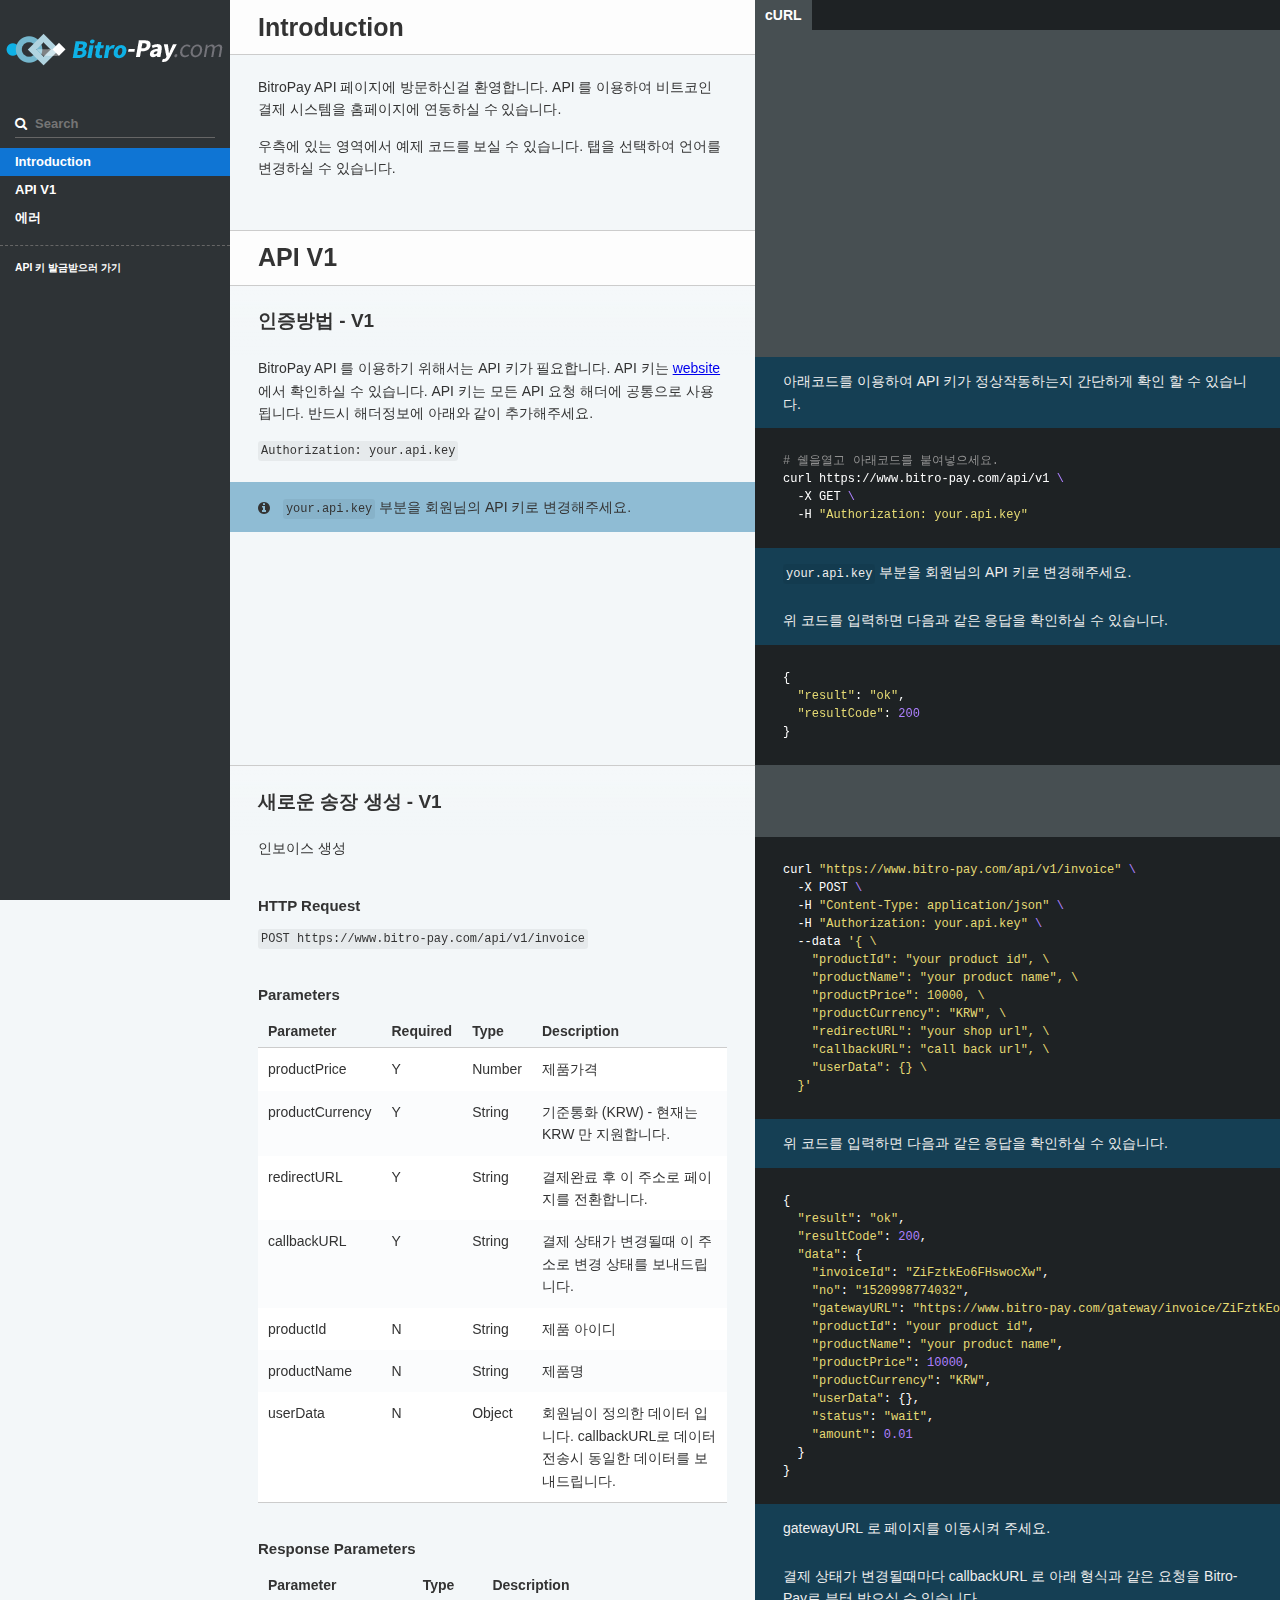
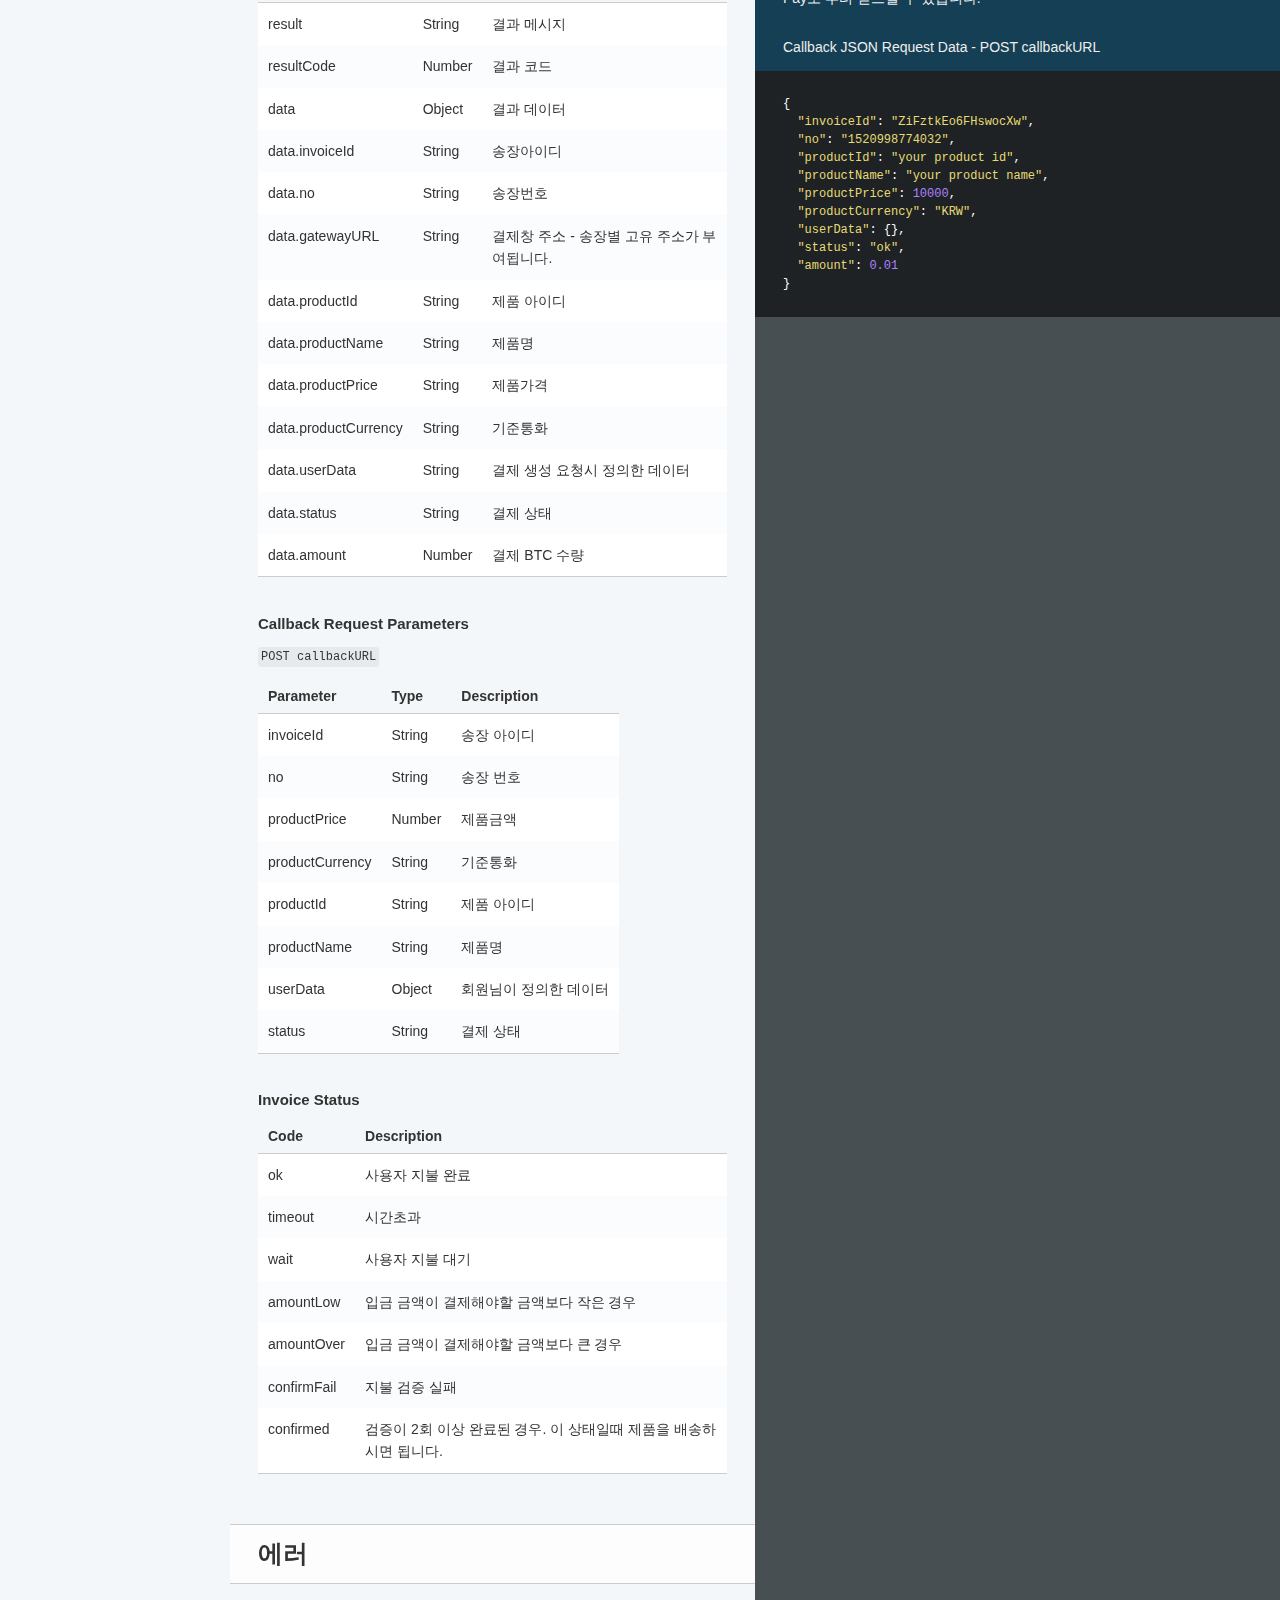
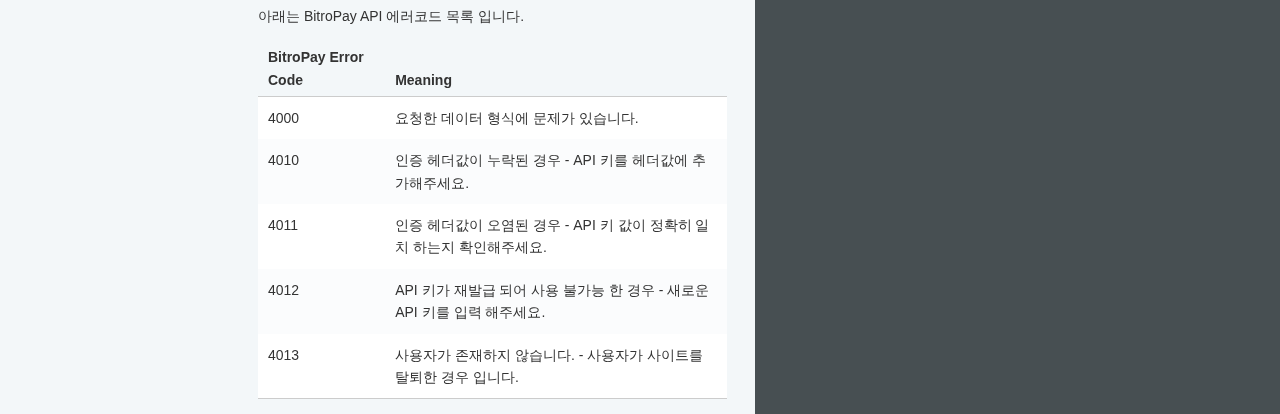
==== ko/index.html @ 0cb8739e "INIT" ====
<!doctype html>
<html>
  <head>
    <meta charset="utf-8">
    <meta content="IE=edge,chrome=1" http-equiv="X-UA-Compatible">
    <meta name="viewport" content="width=device-width, initial-scale=1, maximum-scale=1">
    <title>BitroPay API 문서</title>

    <style>
      .highlight table td { padding: 5px; }
.highlight table pre { margin: 0; }
.highlight .gh {
  color: #999999;
}
.highlight .sr {
  color: #f6aa11;
}
.highlight .go {
  color: #888888;
}
.highlight .gp {
  color: #555555;
}
.highlight .gs {
}
.highlight .gu {
  color: #aaaaaa;
}
.highlight .nb {
  color: #f6aa11;
}
.highlight .cm {
  color: #75715e;
}
.highlight .cp {
  color: #75715e;
}
.highlight .c1 {
  color: #75715e;
}
.highlight .cs {
  color: #75715e;
}
.highlight .c, .highlight .cd {
  color: #75715e;
}
.highlight .err {
  color: #960050;
}
.highlight .gr {
  color: #960050;
}
.highlight .gt {
  color: #960050;
}
.highlight .gd {
  color: #49483e;
}
.highlight .gi {
  color: #49483e;
}
.highlight .ge {
  color: #49483e;
}
.highlight .kc {
  color: #66d9ef;
}
.highlight .kd {
  color: #66d9ef;
}
.highlight .kr {
  color: #66d9ef;
}
.highlight .no {
  color: #66d9ef;
}
.highlight .kt {
  color: #66d9ef;
}
.highlight .mf {
  color: #ae81ff;
}
.highlight .mh {
  color: #ae81ff;
}
.highlight .il {
  color: #ae81ff;
}
.highlight .mi {
  color: #ae81ff;
}
.highlight .mo {
  color: #ae81ff;
}
.highlight .m, .highlight .mb, .highlight .mx {
  color: #ae81ff;
}
.highlight .sc {
  color: #ae81ff;
}
.highlight .se {
  color: #ae81ff;
}
.highlight .ss {
  color: #ae81ff;
}
.highlight .sd {
  color: #e6db74;
}
.highlight .s2 {
  color: #e6db74;
}
.highlight .sb {
  color: #e6db74;
}
.highlight .sh {
  color: #e6db74;
}
.highlight .si {
  color: #e6db74;
}
.highlight .sx {
  color: #e6db74;
}
.highlight .s1 {
  color: #e6db74;
}
.highlight .s {
  color: #e6db74;
}
.highlight .na {
  color: #a6e22e;
}
.highlight .nc {
  color: #a6e22e;
}
.highlight .nd {
  color: #a6e22e;
}
.highlight .ne {
  color: #a6e22e;
}
.highlight .nf {
  color: #a6e22e;
}
.highlight .vc {
  color: #ffffff;
}
.highlight .nn {
  color: #ffffff;
}
.highlight .nl {
  color: #ffffff;
}
.highlight .ni {
  color: #ffffff;
}
.highlight .bp {
  color: #ffffff;
}
.highlight .vg {
  color: #ffffff;
}
.highlight .vi {
  color: #ffffff;
}
.highlight .nv {
  color: #ffffff;
}
.highlight .w {
  color: #ffffff;
}
.highlight {
  color: #ffffff;
}
.highlight .n, .highlight .py, .highlight .nx {
  color: #ffffff;
}
.highlight .ow {
  color: #f92672;
}
.highlight .nt {
  color: #f92672;
}
.highlight .k, .highlight .kv {
  color: #f92672;
}
.highlight .kn {
  color: #f92672;
}
.highlight .kp {
  color: #f92672;
}
.highlight .o {
  color: #f92672;
}
    </style>
    <link href="stylesheets/screen.css" rel="stylesheet" media="screen" />
    <link href="stylesheets/print.css" rel="stylesheet" media="print" />
      <script src="javascripts/all.js"></script>
  </head>

  <body class="index" data-languages="[&quot;shell&quot;]">
    <a href="#" id="nav-button">
      <span>
        NAV
        <img src="images/navbar.png" alt="Navbar" />
      </span>
    </a>
    <div class="toc-wrapper">
      <img src="images/logo.png" class="logo" alt="Logo" />
        <div class="lang-selector">
              <a href="#" data-language-name="shell">cURL</a>
        </div>
        <div class="search">
          <input type="text" class="search" id="input-search" placeholder="Search">
        </div>
        <ul class="search-results"></ul>
      <div id="toc" class="toc-list-h1">
          <li>
            <a href="#introduction" class="toc-h1 toc-link" data-title="introduction">Introduction</a>
          </li>
          <li>
            <a href="#api-v1" class="toc-h1 toc-link" data-title="api-v1">API V1</a>
              <ul class="toc-list-h2">
                  <li>
                    <a href="#v1" class="toc-h2 toc-link" data-title="v1">인증방법 - V1</a>
                  </li>
                  <li>
                    <a href="#v1-2" class="toc-h2 toc-link" data-title="v1">새로운 송장 생성 - V1</a>
                  </li>
              </ul>
          </li>
          <li>
            <a href="#82dac39707" class="toc-h1 toc-link" data-title="">에러</a>
          </li>
      </div>
        <ul class="toc-footer">
            <li><a href='https://www.bitro-pay.com'>API 키 발금받으러 가기</a></li>
        </ul>
    </div>
    <div class="page-wrapper">
      <div class="dark-box"></div>
      <div class="content">
        <h1 id='introduction'>Introduction</h1>
<p>BitroPay API 페이지에 방문하신걸 환영합니다. API 를 이용하여 비트코인 결제 시스템을 홈페이지에 연동하실 수 있습니다. </p>

<p>우측에 있는 영역에서 예제 코드를 보실 수 있습니다. 탭을 선택하여 언어를 변경하실 수 있습니다.</p>
<h1 id='api-v1'>API V1</h1><h2 id='v1'>인증방법 - V1</h2>
<blockquote>
<p>아래코드를 이용하여 API 키가 정상작동하는지 간단하게 확인 할 수 있습니다.</p>
</blockquote>
<pre class="highlight shell tab-shell"><code><span class="c"># 쉘을열고 아래코드를 붙여넣으세요.</span>
curl https://www.bitro-pay.com/api/v1 <span class="se">\</span>
  -X GET <span class="se">\</span>
  -H <span class="s2">"Authorization: your.api.key"</span>
</code></pre>
<blockquote>
<p><code>your.api.key</code> 부분을 회원님의 API 키로 변경해주세요.</p>

<p>위 코드를 입력하면 다음과 같은 응답을 확인하실 수 있습니다.</p>
</blockquote>
<pre class="highlight json tab-json"><code><span class="p">{</span><span class="w">
  </span><span class="s2">"result"</span><span class="p">:</span><span class="w"> </span><span class="s2">"ok"</span><span class="p">,</span><span class="w">
  </span><span class="s2">"resultCode"</span><span class="p">:</span><span class="w"> </span><span class="mi">200</span><span class="w">
</span><span class="p">}</span><span class="w">
</span></code></pre>
<p>BitroPay API 를 이용하기 위해서는 API 키가 필요합니다.
API 키는 <a href="https://www.bitro-pay.com/merchant/setting">website</a> 에서 확인하실 수 있습니다.
API 키는 모든 API 요청 해더에 공통으로 사용 됩니다. 반드시 해더정보에 아래와 같이 추가해주세요.</p>

<p><code>Authorization: your.api.key</code></p>

<aside class="notice">
<code>your.api.key</code> 부분을 회원님의 API 키로 변경해주세요.
</aside>
<h2 id='v1-2'>새로운 송장 생성 - V1</h2><pre class="highlight shell tab-shell"><code>curl <span class="s2">"https://www.bitro-pay.com/api/v1/invoice"</span> <span class="se">\</span>
  -X POST <span class="se">\</span>
  -H <span class="s2">"Content-Type: application/json"</span> <span class="se">\</span>
  -H <span class="s2">"Authorization: your.api.key"</span> <span class="se">\</span>
  --data <span class="s1">'{ \
    "productId": "your product id", \ 
    "productName": "your product name", \ 
    "productPrice": 10000, \
    "productCurrency": "KRW", \
    "redirectURL": "your shop url", \
    "callbackURL": "call back url", \
    "userData": {} \
  }'</span>
</code></pre>
<blockquote>
<p>위 코드를 입력하면 다음과 같은 응답을 확인하실 수 있습니다.</p>
</blockquote>
<pre class="highlight json tab-json"><code><span class="p">{</span><span class="w">
  </span><span class="s2">"result"</span><span class="p">:</span><span class="w"> </span><span class="s2">"ok"</span><span class="p">,</span><span class="w">
  </span><span class="s2">"resultCode"</span><span class="p">:</span><span class="w"> </span><span class="mi">200</span><span class="p">,</span><span class="w">
  </span><span class="s2">"data"</span><span class="p">:</span><span class="w"> </span><span class="p">{</span><span class="w">
    </span><span class="s2">"invoiceId"</span><span class="p">:</span><span class="w"> </span><span class="s2">"ZiFztkEo6FHswocXw"</span><span class="p">,</span><span class="w">
    </span><span class="s2">"no"</span><span class="p">:</span><span class="w"> </span><span class="s2">"1520998774032"</span><span class="p">,</span><span class="w">
    </span><span class="s2">"gatewayURL"</span><span class="p">:</span><span class="w"> </span><span class="s2">"https://www.bitro-pay.com/gateway/invoice/ZiFztkEo6FHswocXw"</span><span class="p">,</span><span class="w">
    </span><span class="s2">"productId"</span><span class="p">:</span><span class="w"> </span><span class="s2">"your product id"</span><span class="p">,</span><span class="w">
    </span><span class="s2">"productName"</span><span class="p">:</span><span class="w"> </span><span class="s2">"your product name"</span><span class="p">,</span><span class="w">
    </span><span class="s2">"productPrice"</span><span class="p">:</span><span class="w"> </span><span class="mi">10000</span><span class="p">,</span><span class="w">
    </span><span class="s2">"productCurrency"</span><span class="p">:</span><span class="w"> </span><span class="s2">"KRW"</span><span class="p">,</span><span class="w">
    </span><span class="s2">"userData"</span><span class="p">:</span><span class="w"> </span><span class="p">{},</span><span class="w">
    </span><span class="s2">"status"</span><span class="p">:</span><span class="w"> </span><span class="s2">"wait"</span><span class="p">,</span><span class="w">
    </span><span class="s2">"amount"</span><span class="p">:</span><span class="w"> </span><span class="mf">0.01</span><span class="w">
  </span><span class="p">}</span><span class="w">
</span><span class="p">}</span><span class="w">
</span></code></pre>
<blockquote>
<p>gatewayURL 로 페이지를 이동시켜 주세요.</p>

<p>결제 상태가 변경될때마다 callbackURL 로 아래 형식과 같은 요청을 Bitro-Pay로 부터 받으실 수 있습니다.</p>

<p>Callback JSON Request Data - POST callbackURL</p>
</blockquote>
<pre class="highlight json tab-json"><code><span class="p">{</span><span class="w">
  </span><span class="s2">"invoiceId"</span><span class="p">:</span><span class="w"> </span><span class="s2">"ZiFztkEo6FHswocXw"</span><span class="p">,</span><span class="w">
  </span><span class="s2">"no"</span><span class="p">:</span><span class="w"> </span><span class="s2">"1520998774032"</span><span class="p">,</span><span class="w">
  </span><span class="s2">"productId"</span><span class="p">:</span><span class="w"> </span><span class="s2">"your product id"</span><span class="p">,</span><span class="w">
  </span><span class="s2">"productName"</span><span class="p">:</span><span class="w"> </span><span class="s2">"your product name"</span><span class="p">,</span><span class="w">
  </span><span class="s2">"productPrice"</span><span class="p">:</span><span class="w"> </span><span class="mi">10000</span><span class="p">,</span><span class="w">
  </span><span class="s2">"productCurrency"</span><span class="p">:</span><span class="w"> </span><span class="s2">"KRW"</span><span class="p">,</span><span class="w">
  </span><span class="s2">"userData"</span><span class="p">:</span><span class="w"> </span><span class="p">{},</span><span class="w">
  </span><span class="s2">"status"</span><span class="p">:</span><span class="w"> </span><span class="s2">"ok"</span><span class="p">,</span><span class="w">
  </span><span class="s2">"amount"</span><span class="p">:</span><span class="w"> </span><span class="mf">0.01</span><span class="w">
</span><span class="p">}</span><span class="w">
</span></code></pre>
<p>인보이스 생성</p>
<h3 id='http-request'>HTTP Request</h3>
<p><code>POST https://www.bitro-pay.com/api/v1/invoice</code></p>
<h3 id='parameters'>Parameters</h3>
<table><thead>
<tr>
<th>Parameter</th>
<th>Required</th>
<th>Type</th>
<th>Description</th>
</tr>
</thead><tbody>
<tr>
<td>productPrice</td>
<td>Y</td>
<td>Number</td>
<td>제품가격</td>
</tr>
<tr>
<td>productCurrency</td>
<td>Y</td>
<td>String</td>
<td>기준통화 (KRW) - 현재는 KRW 만 지원합니다.</td>
</tr>
<tr>
<td>redirectURL</td>
<td>Y</td>
<td>String</td>
<td>결제완료 후 이 주소로 페이지를 전환합니다.</td>
</tr>
<tr>
<td>callbackURL</td>
<td>Y</td>
<td>String</td>
<td>결제 상태가 변경될때 이 주소로 변경 상태를 보내드립니다.</td>
</tr>
<tr>
<td>productId</td>
<td>N</td>
<td>String</td>
<td>제품 아이디</td>
</tr>
<tr>
<td>productName</td>
<td>N</td>
<td>String</td>
<td>제품명</td>
</tr>
<tr>
<td>userData</td>
<td>N</td>
<td>Object</td>
<td>회원님이 정의한 데이터 입니다. callbackURL로 데이터 전송시 동일한 데이터를 보내드립니다.</td>
</tr>
</tbody></table>
<h3 id='response-parameters'>Response Parameters</h3>
<table><thead>
<tr>
<th>Parameter</th>
<th>Type</th>
<th>Description</th>
</tr>
</thead><tbody>
<tr>
<td>result</td>
<td>String</td>
<td>결과 메시지</td>
</tr>
<tr>
<td>resultCode</td>
<td>Number</td>
<td>결과 코드</td>
</tr>
<tr>
<td>data</td>
<td>Object</td>
<td>결과 데이터</td>
</tr>
<tr>
<td>data.invoiceId</td>
<td>String</td>
<td>송장아이디</td>
</tr>
<tr>
<td>data.no</td>
<td>String</td>
<td>송장번호</td>
</tr>
<tr>
<td>data.gatewayURL</td>
<td>String</td>
<td>결제창 주소 - 송장별 고유 주소가 부여됩니다.</td>
</tr>
<tr>
<td>data.productId</td>
<td>String</td>
<td>제품 아이디</td>
</tr>
<tr>
<td>data.productName</td>
<td>String</td>
<td>제품명</td>
</tr>
<tr>
<td>data.productPrice</td>
<td>String</td>
<td>제품가격</td>
</tr>
<tr>
<td>data.productCurrency</td>
<td>String</td>
<td>기준통화</td>
</tr>
<tr>
<td>data.userData</td>
<td>String</td>
<td>결제 생성 요청시 정의한 데이터</td>
</tr>
<tr>
<td>data.status</td>
<td>String</td>
<td>결제 상태</td>
</tr>
<tr>
<td>data.amount</td>
<td>Number</td>
<td>결제 BTC 수량</td>
</tr>
</tbody></table>
<h3 id='callback-request-parameters'>Callback Request Parameters</h3>
<p><code>POST callbackURL</code></p>

<table><thead>
<tr>
<th>Parameter</th>
<th>Type</th>
<th>Description</th>
</tr>
</thead><tbody>
<tr>
<td>invoiceId</td>
<td>String</td>
<td>송장 아이디</td>
</tr>
<tr>
<td>no</td>
<td>String</td>
<td>송장 번호</td>
</tr>
<tr>
<td>productPrice</td>
<td>Number</td>
<td>제품금액</td>
</tr>
<tr>
<td>productCurrency</td>
<td>String</td>
<td>기준통화</td>
</tr>
<tr>
<td>productId</td>
<td>String</td>
<td>제품 아이디</td>
</tr>
<tr>
<td>productName</td>
<td>String</td>
<td>제품명</td>
</tr>
<tr>
<td>userData</td>
<td>Object</td>
<td>회원님이 정의한 데이터</td>
</tr>
<tr>
<td>status</td>
<td>String</td>
<td>결제 상태</td>
</tr>
</tbody></table>
<h3 id='invoice-status'>Invoice Status</h3>
<table><thead>
<tr>
<th>Code</th>
<th>Description</th>
</tr>
</thead><tbody>
<tr>
<td>ok</td>
<td>사용자 지불 완료</td>
</tr>
<tr>
<td>timeout</td>
<td>시간초과</td>
</tr>
<tr>
<td>wait</td>
<td>사용자 지불 대기</td>
</tr>
<tr>
<td>amountLow</td>
<td>입금 금액이 결제해야할 금액보다 작은 경우</td>
</tr>
<tr>
<td>amountOver</td>
<td>입금 금액이 결제해야할 금액보다 큰 경우</td>
</tr>
<tr>
<td>confirmFail</td>
<td>지불 검증 실패</td>
</tr>
<tr>
<td>confirmed</td>
<td>검증이 2회 이상 완료된 경우. 이 상태일때 제품을 배송하시면 됩니다.</td>
</tr>
</tbody></table>
<h1 id='82dac39707'>에러</h1>
<p>아래는 BitroPay API 에러코드 목록 입니다.</p>

<table><thead>
<tr>
<th>BitroPay Error Code</th>
<th>Meaning</th>
</tr>
</thead><tbody>
<tr>
<td>4000</td>
<td>요청한 데이터 형식에 문제가 있습니다.</td>
</tr>
<tr>
<td>4010</td>
<td>인증 헤더값이 누락된 경우 - API 키를 헤더값에 추가해주세요.</td>
</tr>
<tr>
<td>4011</td>
<td>인증 헤더값이 오염된 경우 - API 키 값이 정확히 일치 하는지 확인해주세요.</td>
</tr>
<tr>
<td>4012</td>
<td>API 키가 재발급 되어 사용 불가능 한 경우 - 새로운 API 키를 입력 해주세요.</td>
</tr>
<tr>
<td>4013</td>
<td>사용자가 존재하지 않습니다. - 사용자가 사이트를 탈퇴한 경우 입니다.</td>
</tr>
</tbody></table>

      </div>
      <div class="dark-box">
          <div class="lang-selector">
                <a href="#" data-language-name="shell">cURL</a>
          </div>
      </div>
    </div>
  </body>
</html>
---- ko/stylesheets/screen.css ----
/*! normalize.css v3.0.2 | MIT License | git.io/normalize */html{font-family:sans-serif;-ms-text-size-adjust:100%;-webkit-text-size-adjust:100%}body{margin:0}article,aside,details,figcaption,figure,footer,header,hgroup,main,menu,nav,section,summary{display:block}audio,canvas,progress,video{display:inline-block;vertical-align:baseline}audio:not([controls]){display:none;height:0}[hidden],template{display:none}a{background-color:transparent}a:active,a:hover{outline:0}abbr[title]{border-bottom:1px dotted}b,strong{font-weight:bold}dfn{font-style:italic}h1{font-size:2em;margin:0.67em 0}mark{background:#ff0;color:#000}small{font-size:80%}sub,sup{font-size:75%;line-height:0;position:relative;vertical-align:baseline}sup{top:-0.5em}sub{bottom:-0.25em}img{border:0}svg:not(:root){overflow:hidden}figure{margin:1em 40px}hr{box-sizing:content-box;height:0}pre{overflow:auto}code,kbd,pre,samp{font-family:monospace, monospace;font-size:1em}button,input,optgroup,select,textarea{color:inherit;font:inherit;margin:0}button{overflow:visible}button,select{text-transform:none}button,html input[type="button"],input[type="reset"],input[type="submit"]{-webkit-appearance:button;cursor:pointer}button[disabled],html input[disabled]{cursor:default}button::-moz-focus-inner,input::-moz-focus-inner{border:0;padding:0}input{line-height:normal}input[type="checkbox"],input[type="radio"]{box-sizing:border-box;padding:0}input[type="number"]::-webkit-inner-spin-button,input[type="number"]::-webkit-outer-spin-button{height:auto}input[type="search"]{-webkit-appearance:textfield;box-sizing:content-box}input[type="search"]::-webkit-search-cancel-button,input[type="search"]::-webkit-search-decoration{-webkit-appearance:none}fieldset{border:1px solid #c0c0c0;margin:0 2px;padding:0.35em 0.625em 0.75em}legend{border:0;padding:0}textarea{overflow:auto}optgroup{font-weight:bold}table{border-collapse:collapse;border-spacing:0}td,th{padding:0}.content h1,.content h2,.content h3,.content h4,.content h5,.content h6,html,body{font-family:-apple-system, BlinkMacSystemFont, "Segoe UI", Roboto, Helvetica, Arial, sans-serif, "Apple Color Emoji", "Segoe UI Emoji", "Segoe UI Symbol";font-size:14px}.content h1,.content h2,.content h3,.content h4,.content h5,.content h6{font-weight:bold}.content code,.content pre{font-family:Consolas, Menlo, Monaco, "Lucida Console", "Liberation Mono", "DejaVu Sans Mono", "Bitstream Vera Sans Mono", "Courier New", monospace, serif;font-size:12px;line-height:1.5}.content code{word-break:break-all;-webkit-hyphens:auto;-ms-hyphens:auto;hyphens:auto}@font-face{font-family:'slate';src:url(../fonts/slate.eot?-syv14m);src:url(../fonts/slate.eot?#iefix-syv14m) format("embedded-opentype"),url(../fonts/slate.woff2?-syv14m) format("woff2"),url(../fonts/slate.woff?-syv14m) format("woff"),url(../fonts/slate.ttf?-syv14m) format("truetype"),url(../fonts/slate.svg?-syv14m#slate) format("svg");font-weight:normal;font-style:normal}.content aside.warning:before,.content aside.notice:before,.content aside.success:before,.toc-wrapper>.search:before{font-family:'slate';speak:none;font-style:normal;font-weight:normal;font-variant:normal;text-transform:none;line-height:1}.content aside.warning:before{content:"\e600"}.content aside.notice:before{content:"\e602"}.content aside.success:before{content:"\e606"}.toc-wrapper>.search:before{content:"\e607"}html,body{color:#333;padding:0;margin:0;-webkit-font-smoothing:antialiased;-moz-osx-font-smoothing:grayscale;background-color:#F3F7F9;height:100%;-webkit-text-size-adjust:none}#toc>ul>li>a>span{float:right;background-color:#2484FF;border-radius:40px;width:20px}.toc-wrapper{transition:left 0.3s ease-in-out;overflow-y:auto;overflow-x:hidden;position:fixed;z-index:30;top:0;left:0;bottom:0;width:230px;background-color:#2E3336;font-size:13px;font-weight:bold}.toc-wrapper .lang-selector{display:none}.toc-wrapper .lang-selector a{padding-top:0.5em;padding-bottom:0.5em}.toc-wrapper .logo{display:block;max-width:100%;margin-bottom:0px}.toc-wrapper>.search{position:relative}.toc-wrapper>.search input{background:#2E3336;border-width:0 0 1px 0;border-color:#666;padding:6px 0 6px 20px;box-sizing:border-box;margin:10px 15px;width:200px;outline:none;color:#fff;border-radius:0}.toc-wrapper>.search:before{position:absolute;top:17px;left:15px;color:#fff}.toc-wrapper .search-results{margin-top:0;box-sizing:border-box;height:0;overflow-y:auto;overflow-x:hidden;transition-property:height, margin;transition-duration:180ms;transition-timing-function:ease-in-out;background:#1E2224}.toc-wrapper .search-results.visible{height:30%;margin-bottom:1em}.toc-wrapper .search-results li{margin:1em 15px;line-height:1}.toc-wrapper .search-results a{color:#fff;text-decoration:none}.toc-wrapper .search-results a:hover{text-decoration:underline}.toc-wrapper ul,.toc-wrapper li{list-style:none;margin:0;padding:0;line-height:28px}.toc-wrapper li{color:#fff;transition-property:background;transition-timing-function:linear;transition-duration:200ms}.toc-wrapper .toc-link.active{background-color:#0F75D4;color:#fff}.toc-wrapper .toc-link.active-parent{background-color:#1E2224;color:#fff}.toc-wrapper .toc-list-h2{display:none;background-color:#1E2224;font-weight:500}.toc-wrapper .toc-h2{padding-left:25px;font-size:12px}.toc-wrapper .toc-footer{padding:1em 0;margin-top:1em;border-top:1px dashed #666}.toc-wrapper .toc-footer li,.toc-wrapper .toc-footer a{color:#fff;text-decoration:none}.toc-wrapper .toc-footer a:hover{text-decoration:underline}.toc-wrapper .toc-footer li{font-size:0.8em;line-height:1.7;text-decoration:none}.toc-link,.toc-footer li{padding:0 15px 0 15px;display:block;overflow-x:hidden;white-space:nowrap;text-overflow:ellipsis;text-decoration:none;color:#fff;transition-property:background;transition-timing-function:linear;transition-duration:130ms}#nav-button{padding:0 1.5em 5em 0;display:none;position:fixed;top:0;left:0;z-index:100;color:#000;text-decoration:none;font-weight:bold;opacity:0.7;line-height:16px;transition:left 0.3s ease-in-out}#nav-button span{display:block;padding:6px 6px 6px;background-color:rgba(243,247,249,0.7);transform-origin:0 0;transform:rotate(-90deg) translate(-100%, 0);border-radius:0 0 0 5px}#nav-button img{height:16px;vertical-align:bottom}#nav-button:hover{opacity:1}#nav-button.open{left:230px}.page-wrapper{margin-left:230px;position:relative;z-index:10;background-color:#F3F7F9;min-height:100%;padding-bottom:1px}.page-wrapper .dark-box{width:50%;background-color:#474f52;position:absolute;right:0;top:0;bottom:0}.page-wrapper .lang-selector{position:fixed;z-index:50;border-bottom:5px solid #474f52}.lang-selector{background-color:#1E2224;width:100%;font-weight:bold}.lang-selector a{display:block;float:left;color:#fff;text-decoration:none;padding:0 10px;line-height:30px;outline:0}.lang-selector a:active,.lang-selector a:focus{background-color:#111;color:#fff}.lang-selector a.active{background-color:#474f52;color:#fff}.lang-selector:after{content:'';clear:both;display:block}.content{-webkit-transform:translateZ(0);position:relative;z-index:30}.content:after{content:'';display:block;clear:both}.content>h1,.content>h2,.content>h3,.content>h4,.content>h5,.content>h6,.content>p,.content>table,.content>ul,.content>ol,.content>aside,.content>dl{margin-right:50%;padding:0 28px;box-sizing:border-box;display:block}.content>ul,.content>ol{padding-left:43px}.content>h1,.content>h2,.content>div{clear:both}.content h1{font-size:25px;padding-top:0.5em;padding-bottom:0.5em;margin-bottom:21px;margin-top:2em;border-top:1px solid #ccc;border-bottom:1px solid #ccc;background-color:#fdfdfd}.content h1:first-child,.content div:first-child+h1{border-top-width:0;margin-top:0}.content h2{font-size:19px;margin-top:4em;margin-bottom:0;border-top:1px solid #ccc;padding-top:1.2em;padding-bottom:1.2em;background-image:linear-gradient(to bottom, rgba(255,255,255,0.2), rgba(255,255,255,0))}.content h1+h2,.content h1+div+h2{margin-top:-21px;border-top:none}.content h3,.content h4,.content h5,.content h6{font-size:15px;margin-top:2.5em;margin-bottom:0.8em}.content h4,.content h5,.content h6{font-size:10px}.content hr{margin:2em 0;border-top:2px solid #474f52;border-bottom:2px solid #F3F7F9}.content table{margin-bottom:1em;overflow:auto}.content table th,.content table td{text-align:left;vertical-align:top;line-height:1.6}.content table th code,.content table td code{white-space:nowrap}.content table th{padding:5px 10px;border-bottom:1px solid #ccc;vertical-align:bottom}.content table td{padding:10px}.content table tr:last-child{border-bottom:1px solid #ccc}.content table tr:nth-child(odd)>td{background-color:white}.content table tr:nth-child(even)>td{background-color:#fbfcfd}.content dt{font-weight:bold}.content dd{margin-left:15px}.content p,.content li,.content dt,.content dd{line-height:1.6;margin-top:0}.content img{max-width:100%}.content code{background-color:rgba(0,0,0,0.05);padding:3px;border-radius:3px}.content pre>code{background-color:transparent;padding:0}.content aside{padding-top:1em;padding-bottom:1em;margin-top:1.5em;margin-bottom:1.5em;background:#8fbcd4;line-height:1.6}.content aside.warning{background-color:#c97a7e}.content aside.success{background-color:#6ac174}.content aside:before{vertical-align:middle;padding-right:0.5em;font-size:14px}.content .search-highlight{padding:2px;margin:-3px;border-radius:4px;border:1px solid #F7E633;background:linear-gradient(to top left, #F7E633 0%, #F1D32F 100%)}.content pre,.content blockquote{background-color:#1E2224;color:#fff;margin:0;width:50%;float:right;clear:right;box-sizing:border-box}.content pre>p,.content blockquote>p{margin:0}.content pre a,.content blockquote a{color:#fff;text-decoration:none;border-bottom:dashed 1px #ccc}.content pre{padding-top:2em;padding-bottom:2em;padding:2em 28px}.content blockquote>p{background-color:#153f54;padding:13px 2em;color:#eee}@media (max-width: 930px){.toc-wrapper{left:-230px}.toc-wrapper.open{left:0}.page-wrapper{margin-left:0}#nav-button{display:block}.toc-link{padding-top:0.3em;padding-bottom:0.3em}}@media (max-width: 700px){.dark-box{display:none}.content>h1,.content>h2,.content>h3,.content>h4,.content>h5,.content>h6,.content>p,.content>table,.content>ul,.content>ol,.content>aside,.content>dl{margin-right:0}.toc-wrapper .lang-selector{display:block}.page-wrapper .lang-selector{display:none}.content pre,.content blockquote{width:auto;float:none}.content>pre+h1,.content>blockquote+h1,.content>pre+h2,.content>blockquote+h2,.content>pre+h3,.content>blockquote+h3,.content>pre+h4,.content>blockquote+h4,.content>pre+h5,.content>blockquote+h5,.content>pre+h6,.content>blockquote+h6,.content>pre+p,.content>blockquote+p,.content>pre+table,.content>blockquote+table,.content>pre+ul,.content>blockquote+ul,.content>pre+ol,.content>blockquote+ol,.content>pre+aside,.content>blockquote+aside,.content>pre+dl,.content>blockquote+dl{margin-top:28px}}.highlight .c,.highlight .cm,.highlight .c1,.highlight .cs{color:#909090}.highlight,.highlight .w{background-color:#1E2224}
---- ko/stylesheets/print.css ----
/*! normalize.css v3.0.2 | MIT License | git.io/normalize */html{font-family:sans-serif;-ms-text-size-adjust:100%;-webkit-text-size-adjust:100%}body{margin:0}article,aside,details,figcaption,figure,footer,header,hgroup,main,menu,nav,section,summary{display:block}audio,canvas,progress,video{display:inline-block;vertical-align:baseline}audio:not([controls]){display:none;height:0}[hidden],template{display:none}a{background-color:transparent}a:active,a:hover{outline:0}abbr[title]{border-bottom:1px dotted}b,strong{font-weight:bold}dfn{font-style:italic}h1{font-size:2em;margin:0.67em 0}mark{background:#ff0;color:#000}small{font-size:80%}sub,sup{font-size:75%;line-height:0;position:relative;vertical-align:baseline}sup{top:-0.5em}sub{bottom:-0.25em}img{border:0}svg:not(:root){overflow:hidden}figure{margin:1em 40px}hr{box-sizing:content-box;height:0}pre{overflow:auto}code,kbd,pre,samp{font-family:monospace, monospace;font-size:1em}button,input,optgroup,select,textarea{color:inherit;font:inherit;margin:0}button{overflow:visible}button,select{text-transform:none}button,html input[type="button"],input[type="reset"],input[type="submit"]{-webkit-appearance:button;cursor:pointer}button[disabled],html input[disabled]{cursor:default}button::-moz-focus-inner,input::-moz-focus-inner{border:0;padding:0}input{line-height:normal}input[type="checkbox"],input[type="radio"]{box-sizing:border-box;padding:0}input[type="number"]::-webkit-inner-spin-button,input[type="number"]::-webkit-outer-spin-button{height:auto}input[type="search"]{-webkit-appearance:textfield;box-sizing:content-box}input[type="search"]::-webkit-search-cancel-button,input[type="search"]::-webkit-search-decoration{-webkit-appearance:none}fieldset{border:1px solid #c0c0c0;margin:0 2px;padding:0.35em 0.625em 0.75em}legend{border:0;padding:0}textarea{overflow:auto}optgroup{font-weight:bold}table{border-collapse:collapse;border-spacing:0}td,th{padding:0}.content h1,.content h2,.content h3,.content h4,body{font-family:-apple-system, BlinkMacSystemFont, "Segoe UI", Roboto, Helvetica, Arial, sans-serif, "Apple Color Emoji", "Segoe UI Emoji", "Segoe UI Symbol";font-size:14px}.content h1,.content h2,.content h3,.content h4{font-weight:bold}.content pre,.content code{font-family:Consolas, Menlo, Monaco, "Lucida Console", "Liberation Mono", "DejaVu Sans Mono", "Bitstream Vera Sans Mono", "Courier New", monospace, serif;font-size:12px;line-height:1.5}.content pre,.content code{word-break:break-all;-webkit-hyphens:auto;-ms-hyphens:auto;hyphens:auto}@font-face{font-family:'slate';src:url(../fonts/slate.eot?-syv14m);src:url(../fonts/slate.eot?#iefix-syv14m) format("embedded-opentype"),url(../fonts/slate.woff2?-syv14m) format("woff2"),url(../fonts/slate.woff?-syv14m) format("woff"),url(../fonts/slate.ttf?-syv14m) format("truetype"),url(../fonts/slate.svg?-syv14m#slate) format("svg");font-weight:normal;font-style:normal}.content aside.warning:before,.content aside.notice:before,.content aside.success:before{font-family:'slate';speak:none;font-style:normal;font-weight:normal;font-variant:normal;text-transform:none;line-height:1}.content aside.warning:before{content:"\e600"}.content aside.notice:before{content:"\e602"}.content aside.success:before{content:"\e606"}.tocify,.toc-footer,.lang-selector,.search,#nav-button{display:none}.tocify-wrapper>img{margin:0 auto;display:block}.content{font-size:12px}.content pre,.content code{border:1px solid #999;border-radius:5px;font-size:0.8em}.content pre code{border:0}.content pre{padding:1.3em}.content code{padding:0.2em}.content table{border:1px solid #999}.content table tr{border-bottom:1px solid #999}.content table td,.content table th{padding:0.7em}.content p{line-height:1.5}.content a{text-decoration:none;color:#000}.content h1{font-size:2.5em;padding-top:0.5em;padding-bottom:0.5em;margin-top:1em;margin-bottom:21px;border:2px solid #ccc;border-width:2px 0;text-align:center}.content h2{font-size:1.8em;margin-top:2em;border-top:2px solid #ccc;padding-top:0.8em}.content h1+h2,.content h1+div+h2{border-top:none;padding-top:0;margin-top:0}.content h3,.content h4{font-size:0.8em;margin-top:1.5em;margin-bottom:0.8em;text-transform:uppercase}.content h5,.content h6{text-transform:uppercase}.content aside{padding:1em;border:1px solid #ccc;border-radius:5px;margin-top:1.5em;margin-bottom:1.5em;line-height:1.6}.content aside:before{vertical-align:middle;padding-right:0.5em;font-size:14px}
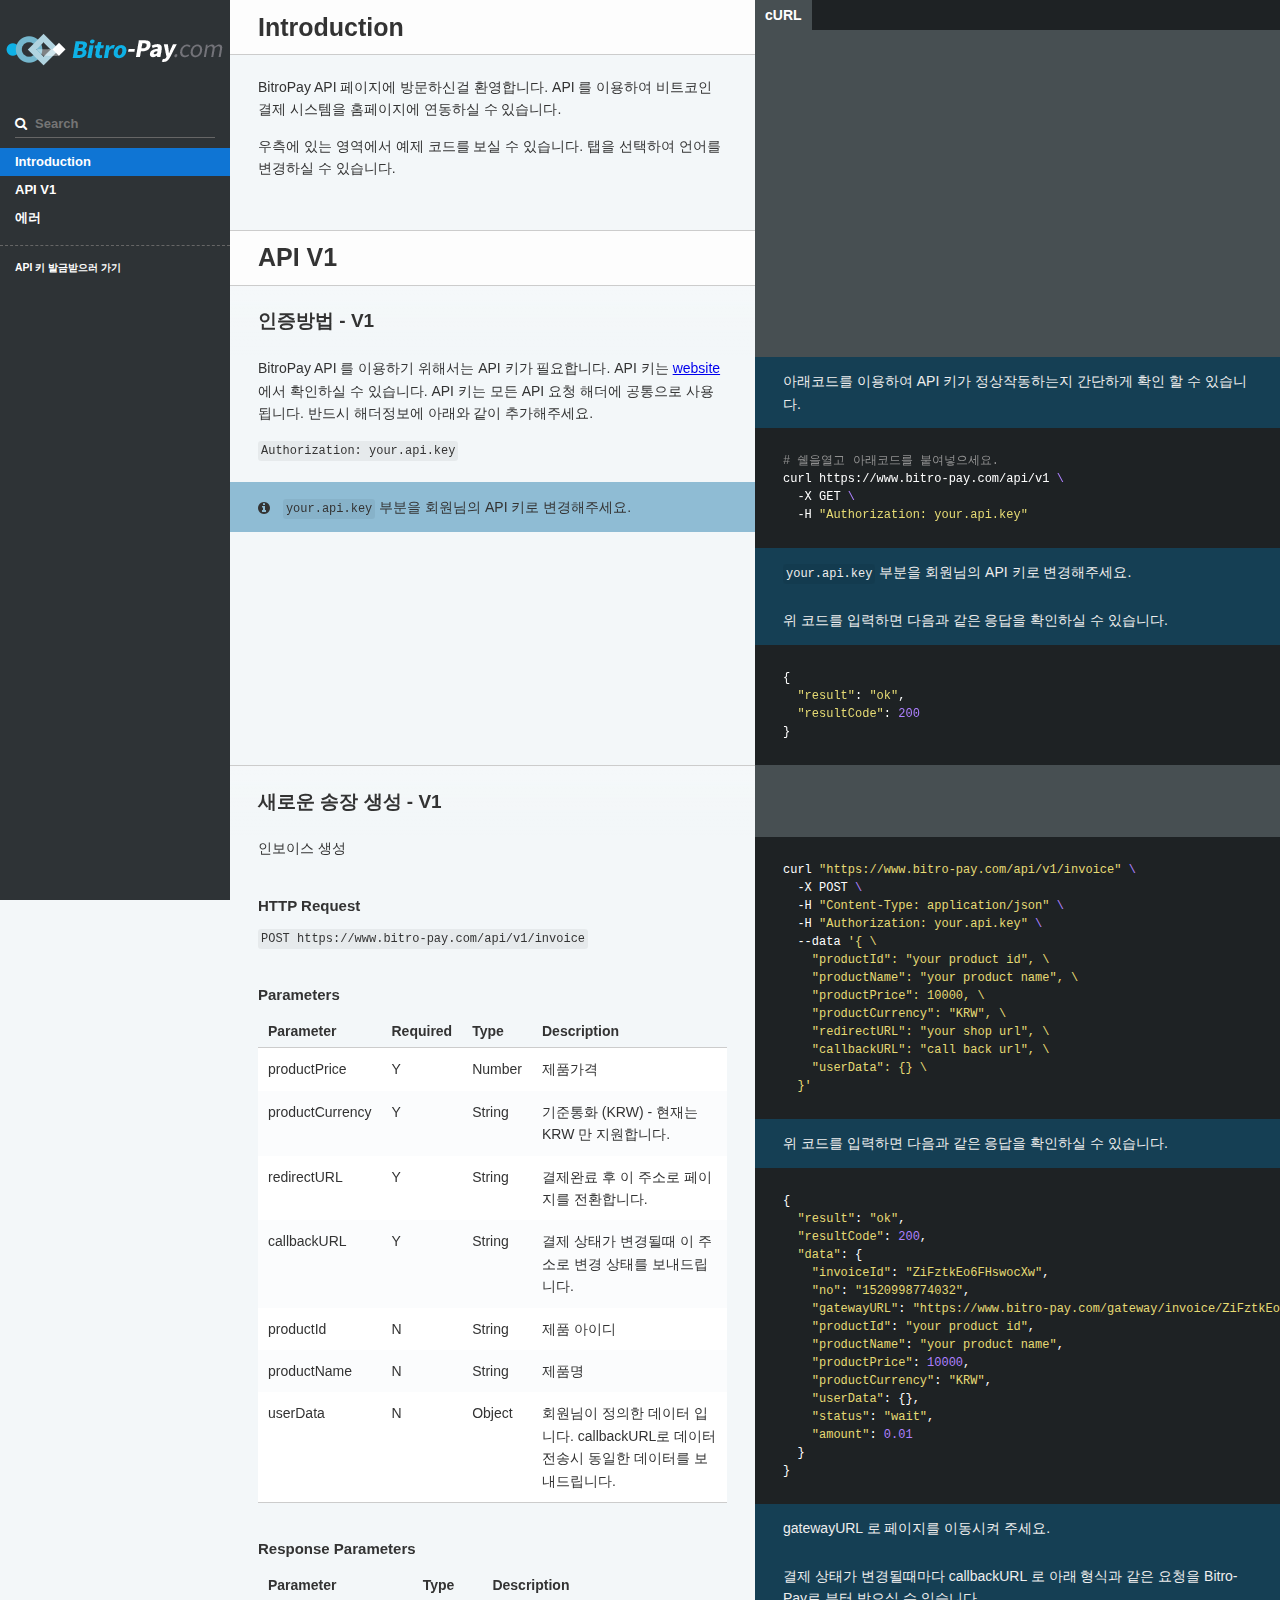
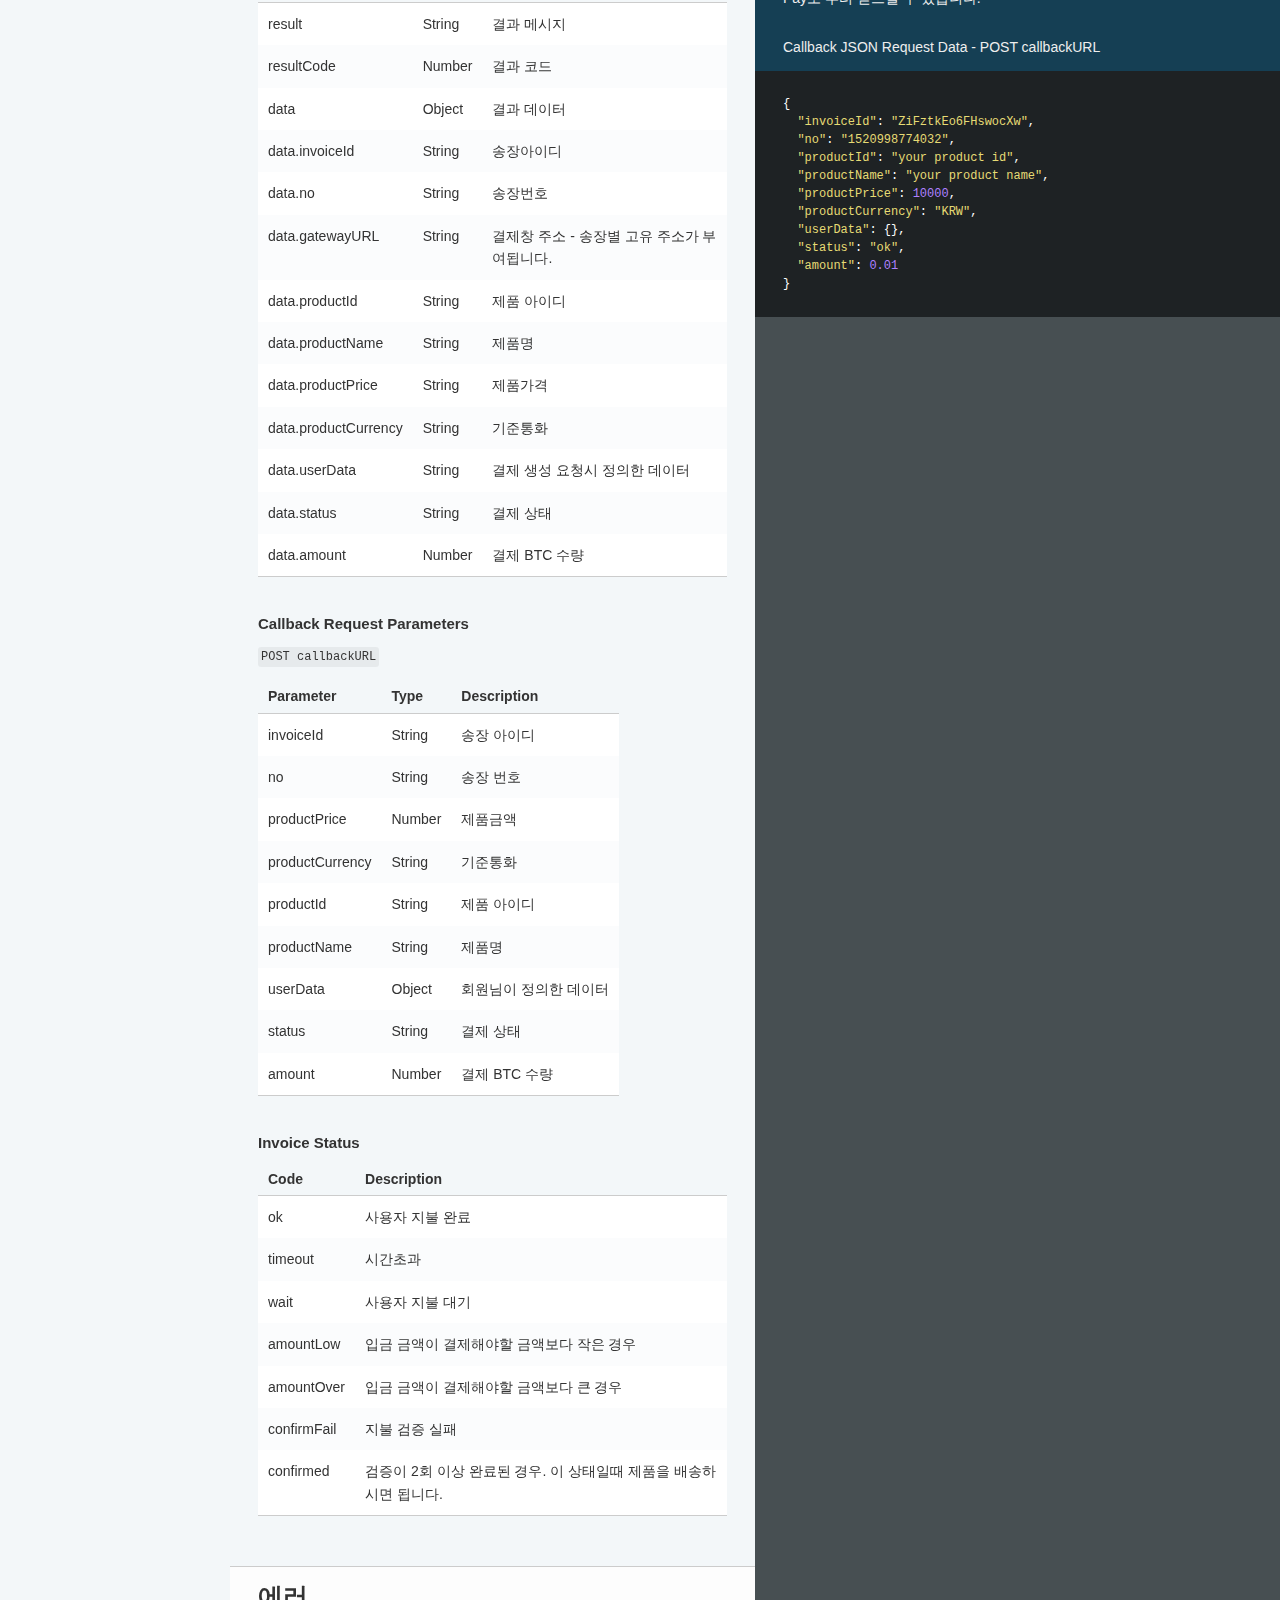
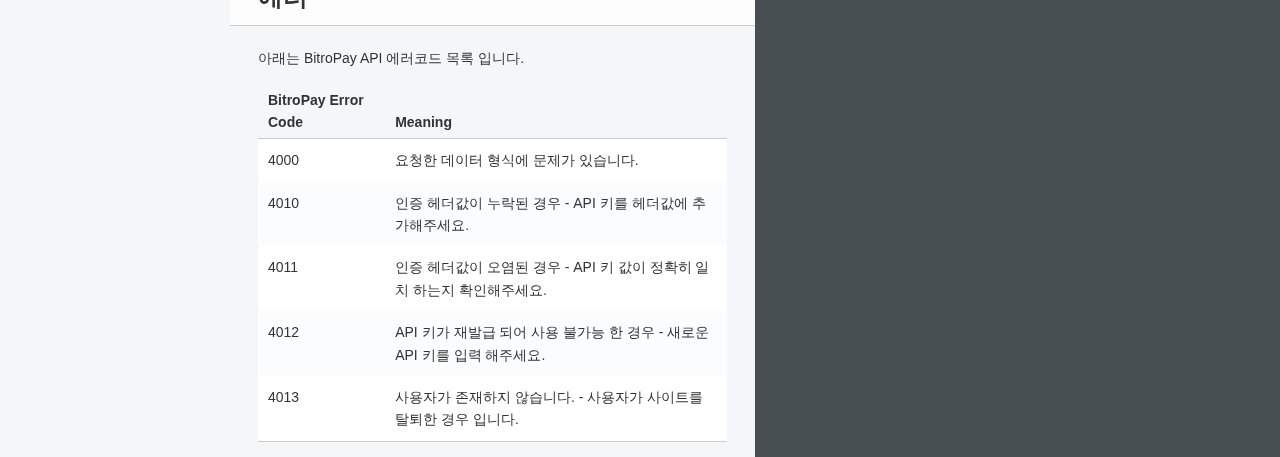
==== commit 056a18ff: "add amount to callback data" ====
--- a/ko/index.html
+++ b/ko/index.html
@@ -507,6 +507,11 @@
 <td>String</td>
 <td>결제 상태</td>
 </tr>
+<tr>
+<td>amount</td>
+<td>Number</td>
+<td>결제 BTC 수량</td>
+</tr>
 </tbody></table>
 <h3 id='invoice-status'>Invoice Status</h3>
 <table><thead>
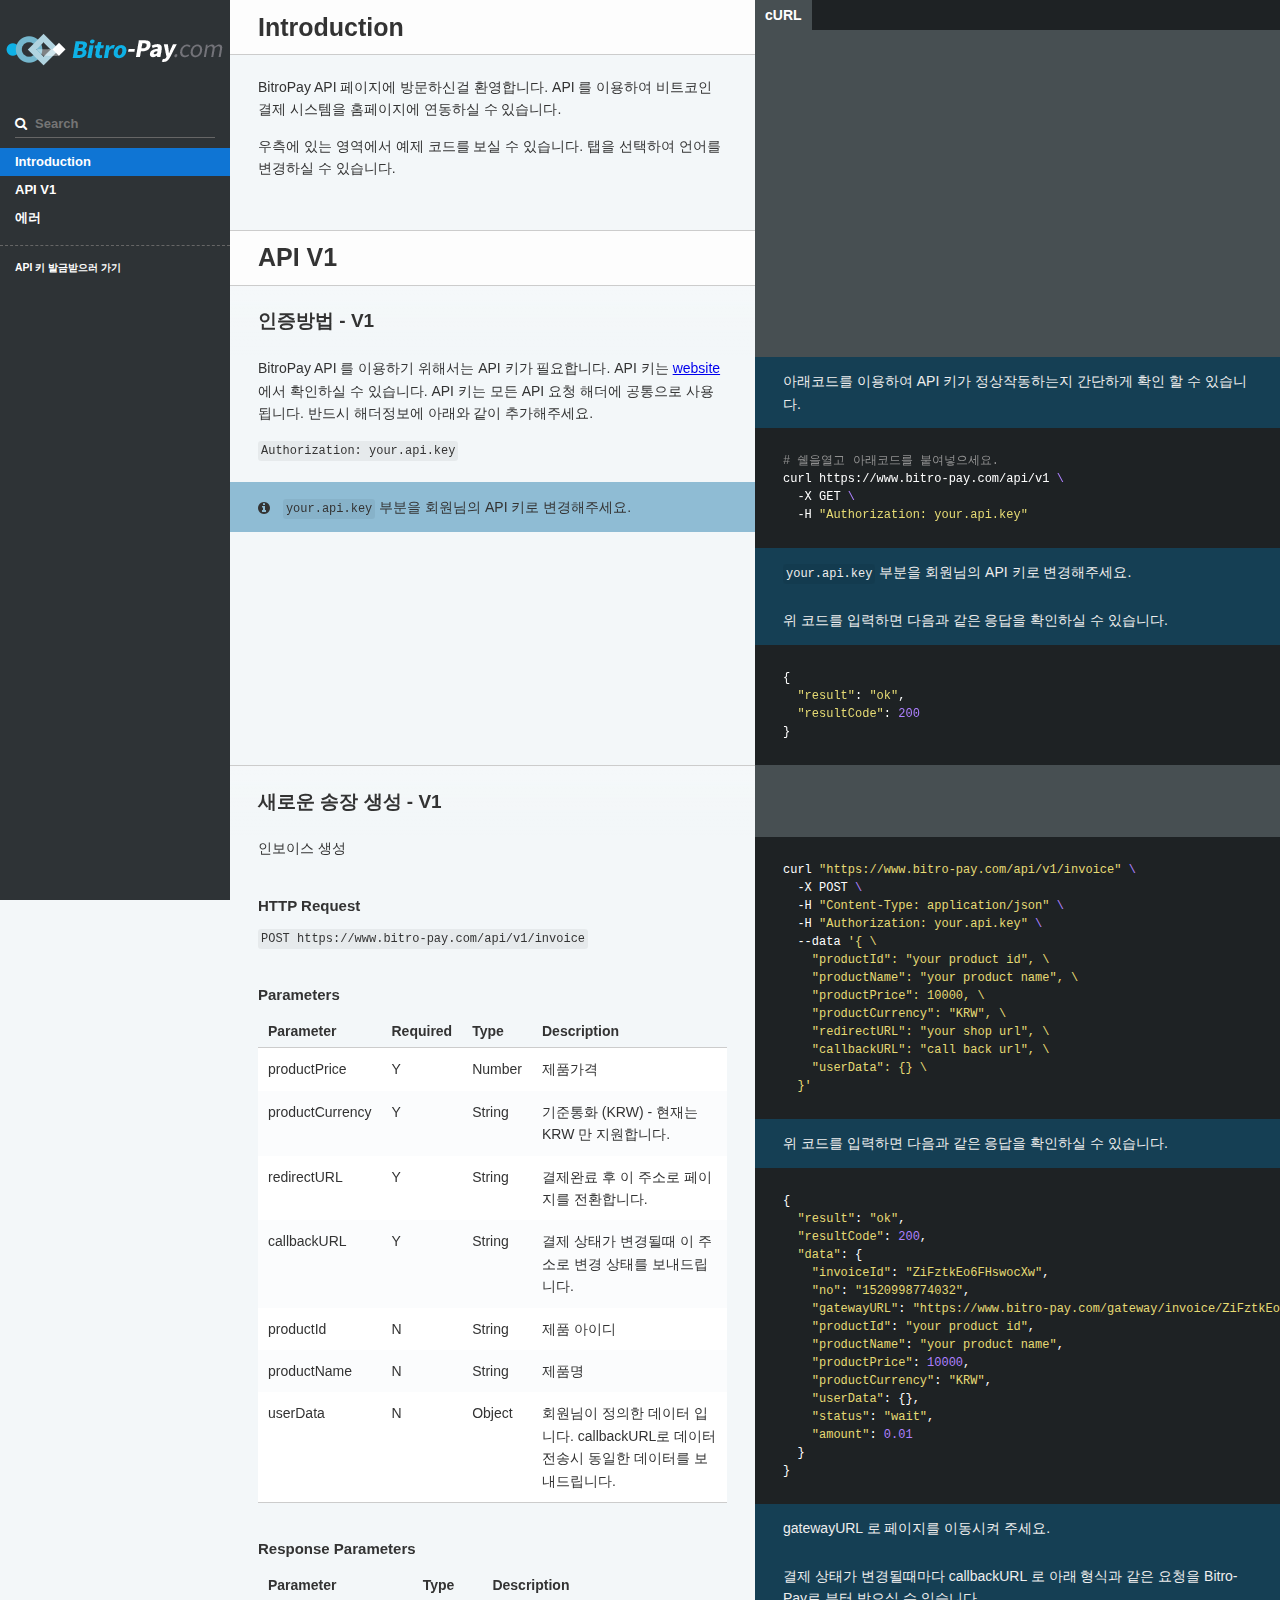
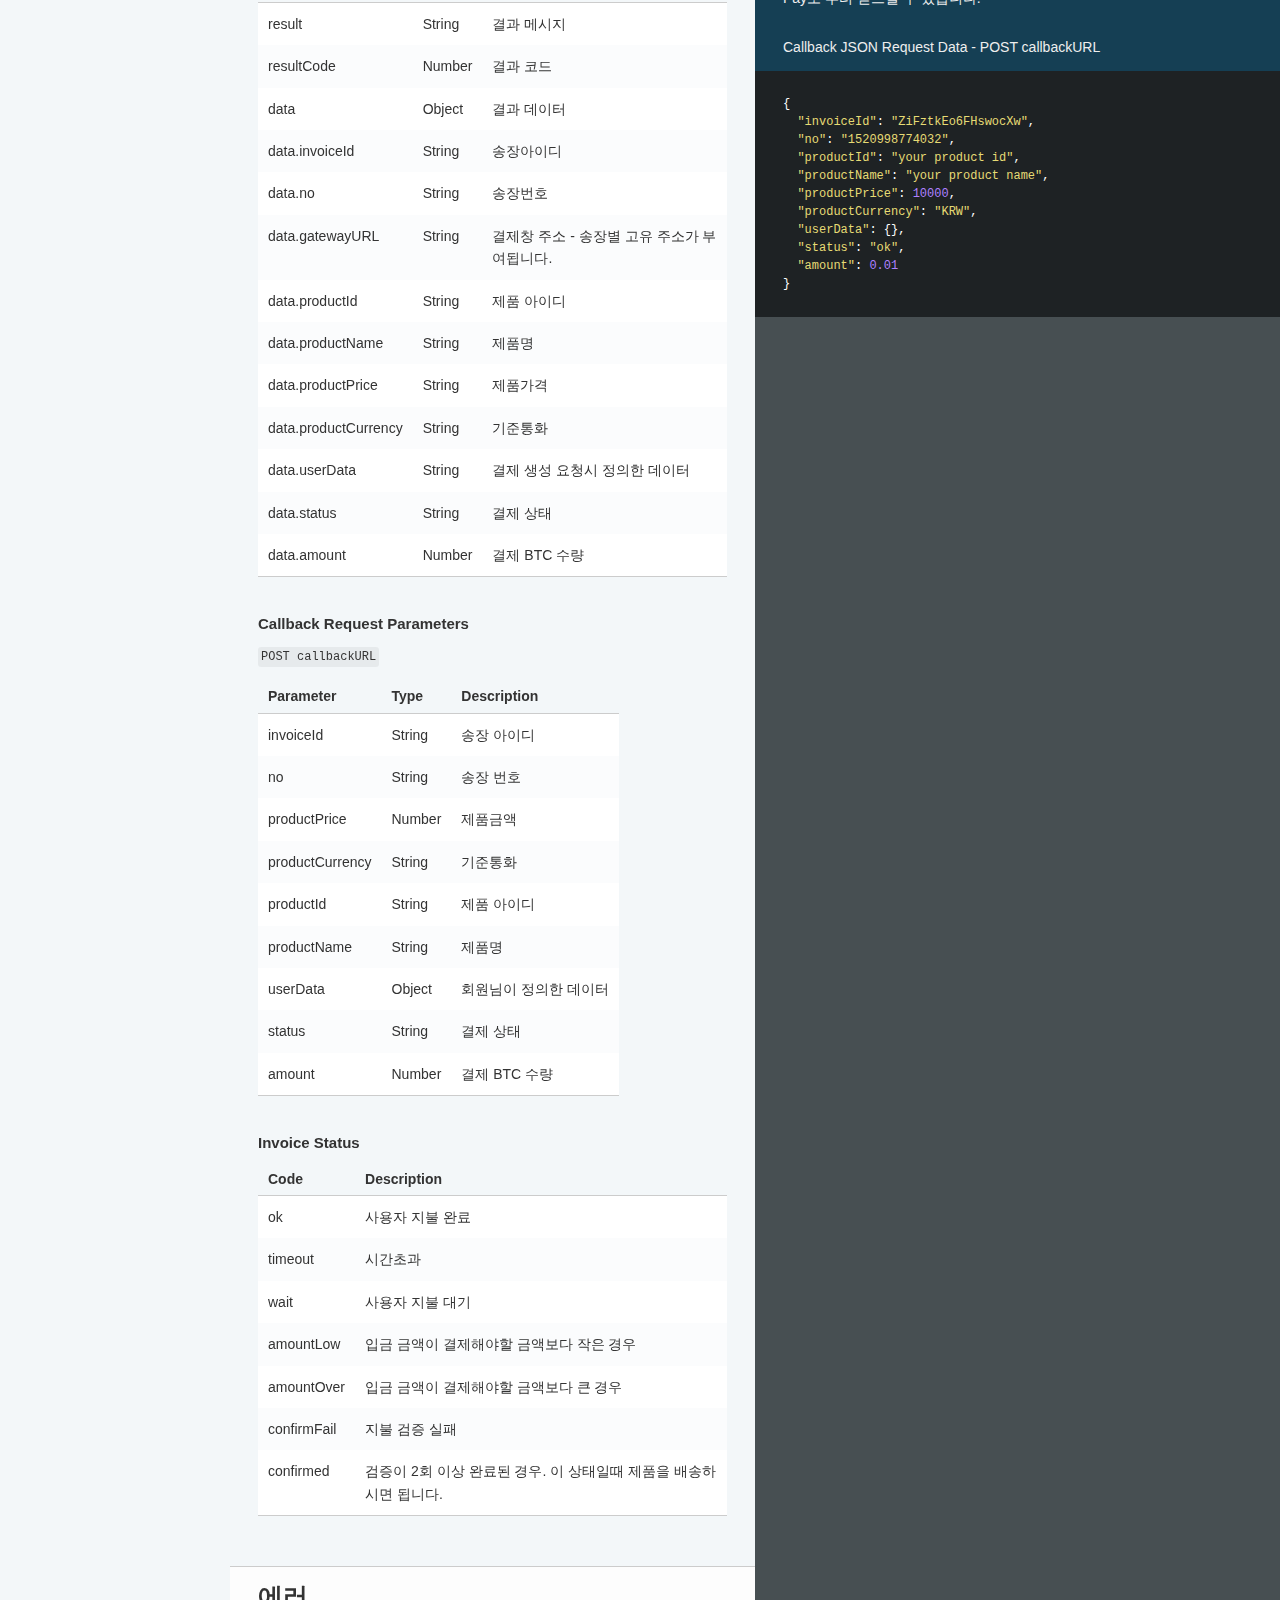
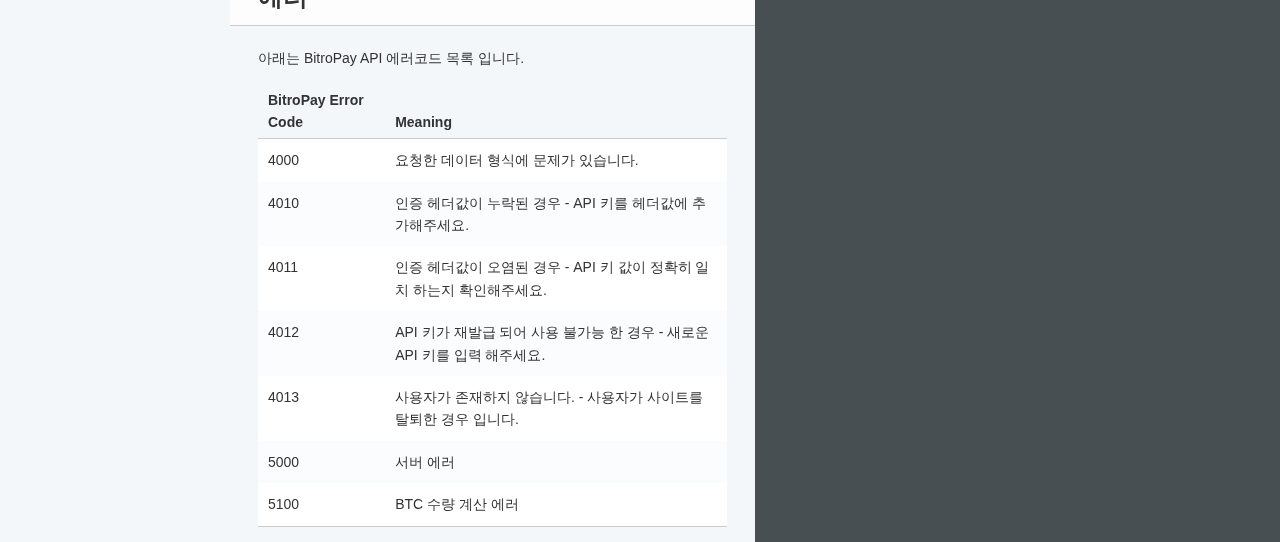
==== commit aee9bedd: "apply error code 5000" ====
--- a/ko/index.html
+++ b/ko/index.html
@@ -578,6 +578,14 @@
 <td>4013</td>
 <td>사용자가 존재하지 않습니다. - 사용자가 사이트를 탈퇴한 경우 입니다.</td>
 </tr>
+<tr>
+<td>5000</td>
+<td>서버 에러</td>
+</tr>
+<tr>
+<td>5100</td>
+<td>BTC 수량 계산 에러</td>
+</tr>
 </tbody></table>
 
       </div>
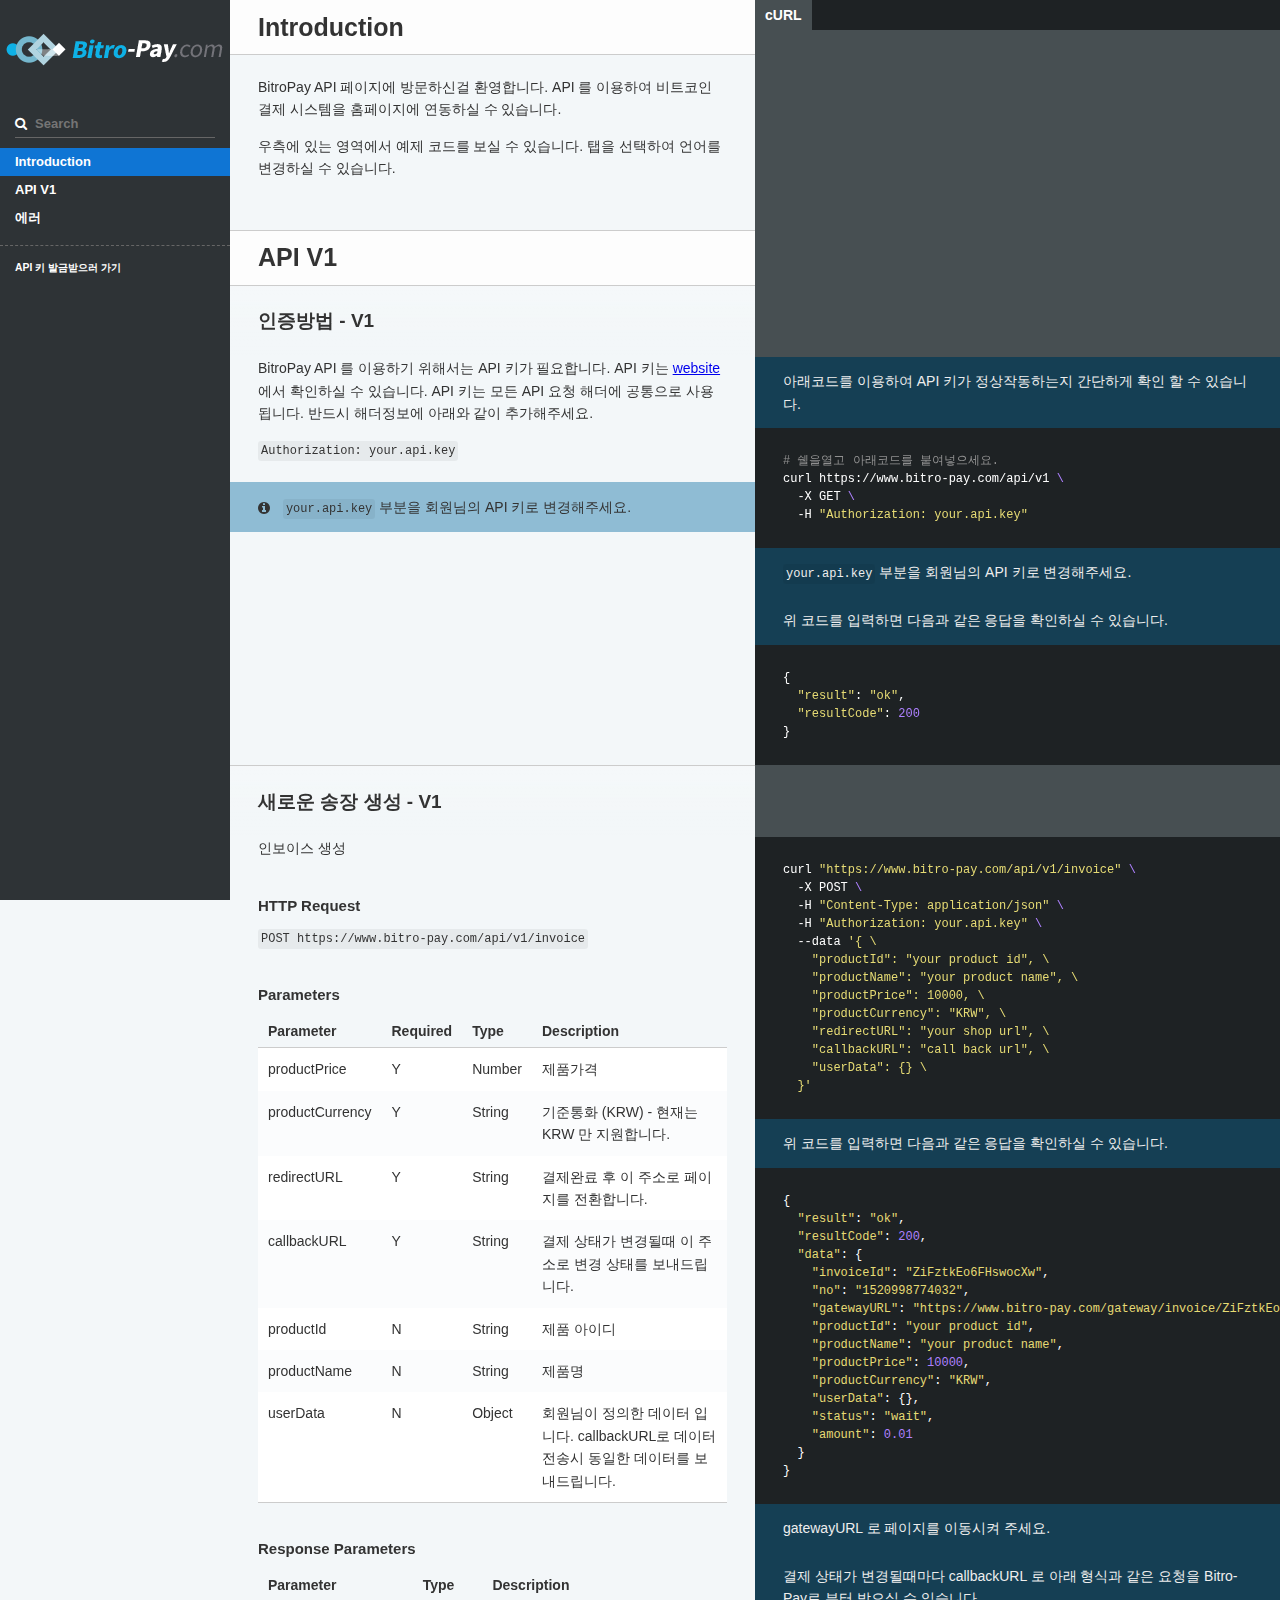
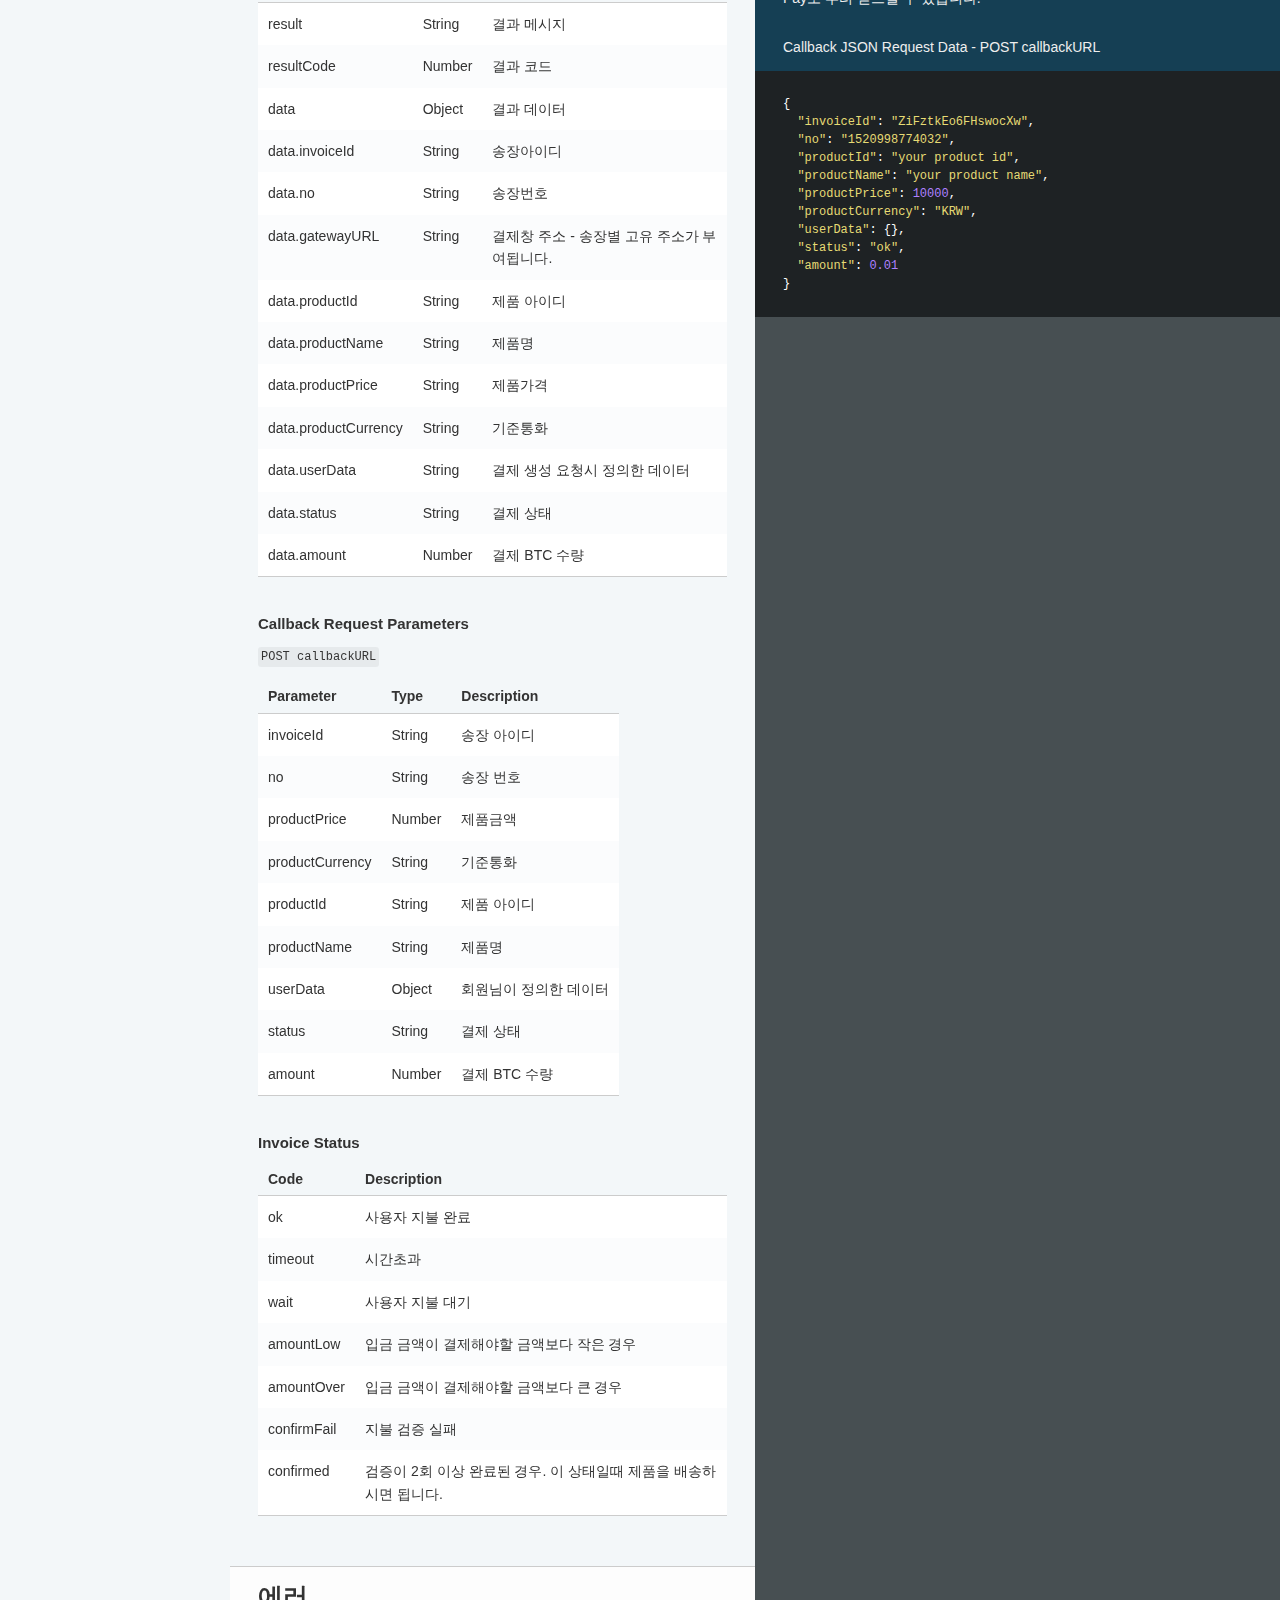
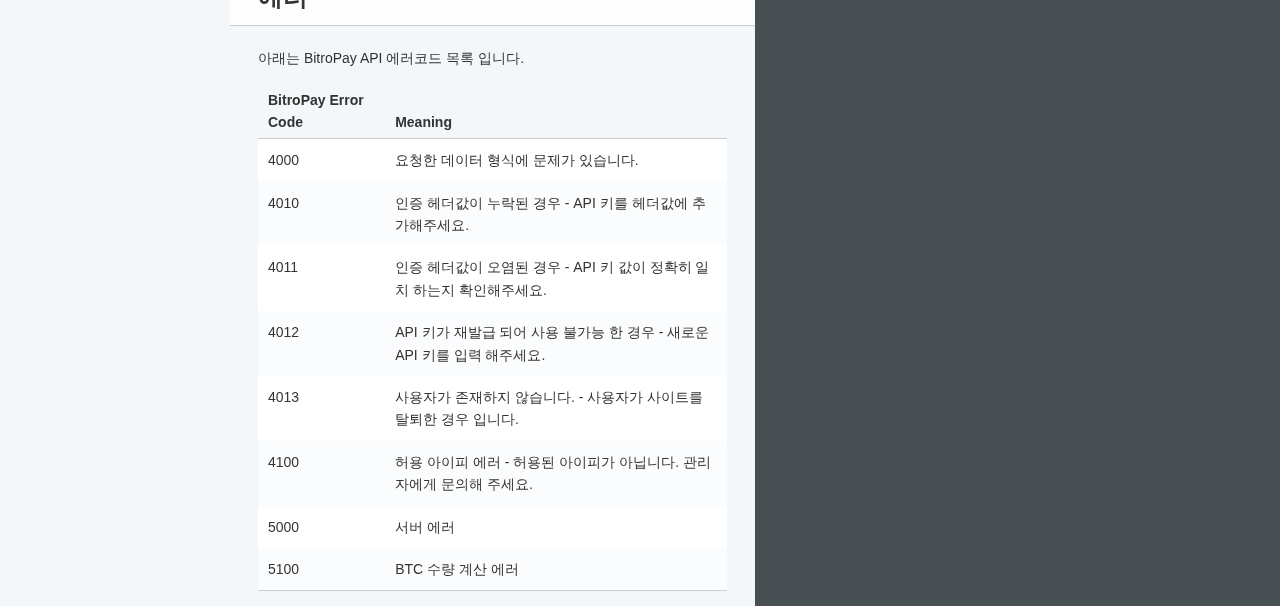
==== commit bf9ef339: "add error code 4100" ====
--- a/ko/index.html
+++ b/ko/index.html
@@ -579,6 +579,10 @@
 <td>사용자가 존재하지 않습니다. - 사용자가 사이트를 탈퇴한 경우 입니다.</td>
 </tr>
 <tr>
+<td>4100</td>
+<td>허용 아이피 에러 - 허용된 아이피가 아닙니다. 관리자에게 문의해 주세요.</td>
+</tr>
+<tr>
 <td>5000</td>
 <td>서버 에러</td>
 </tr>
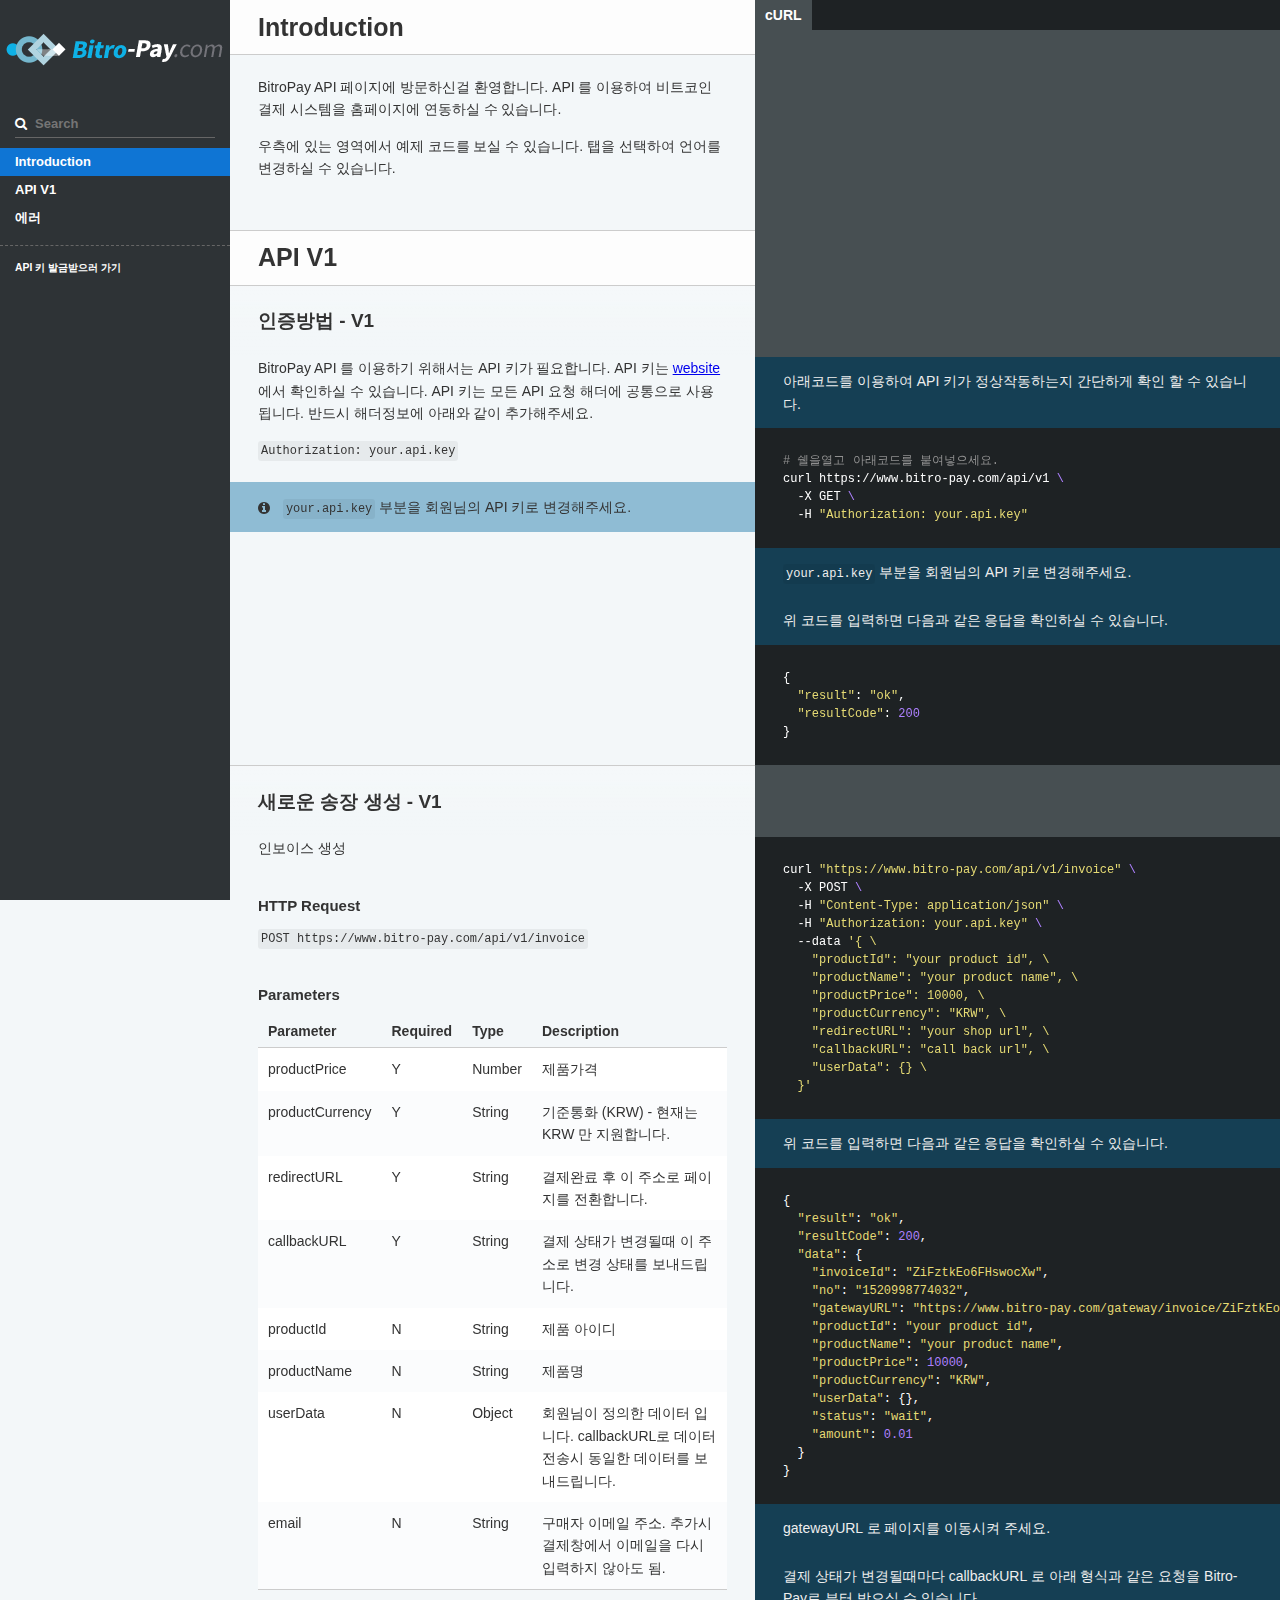
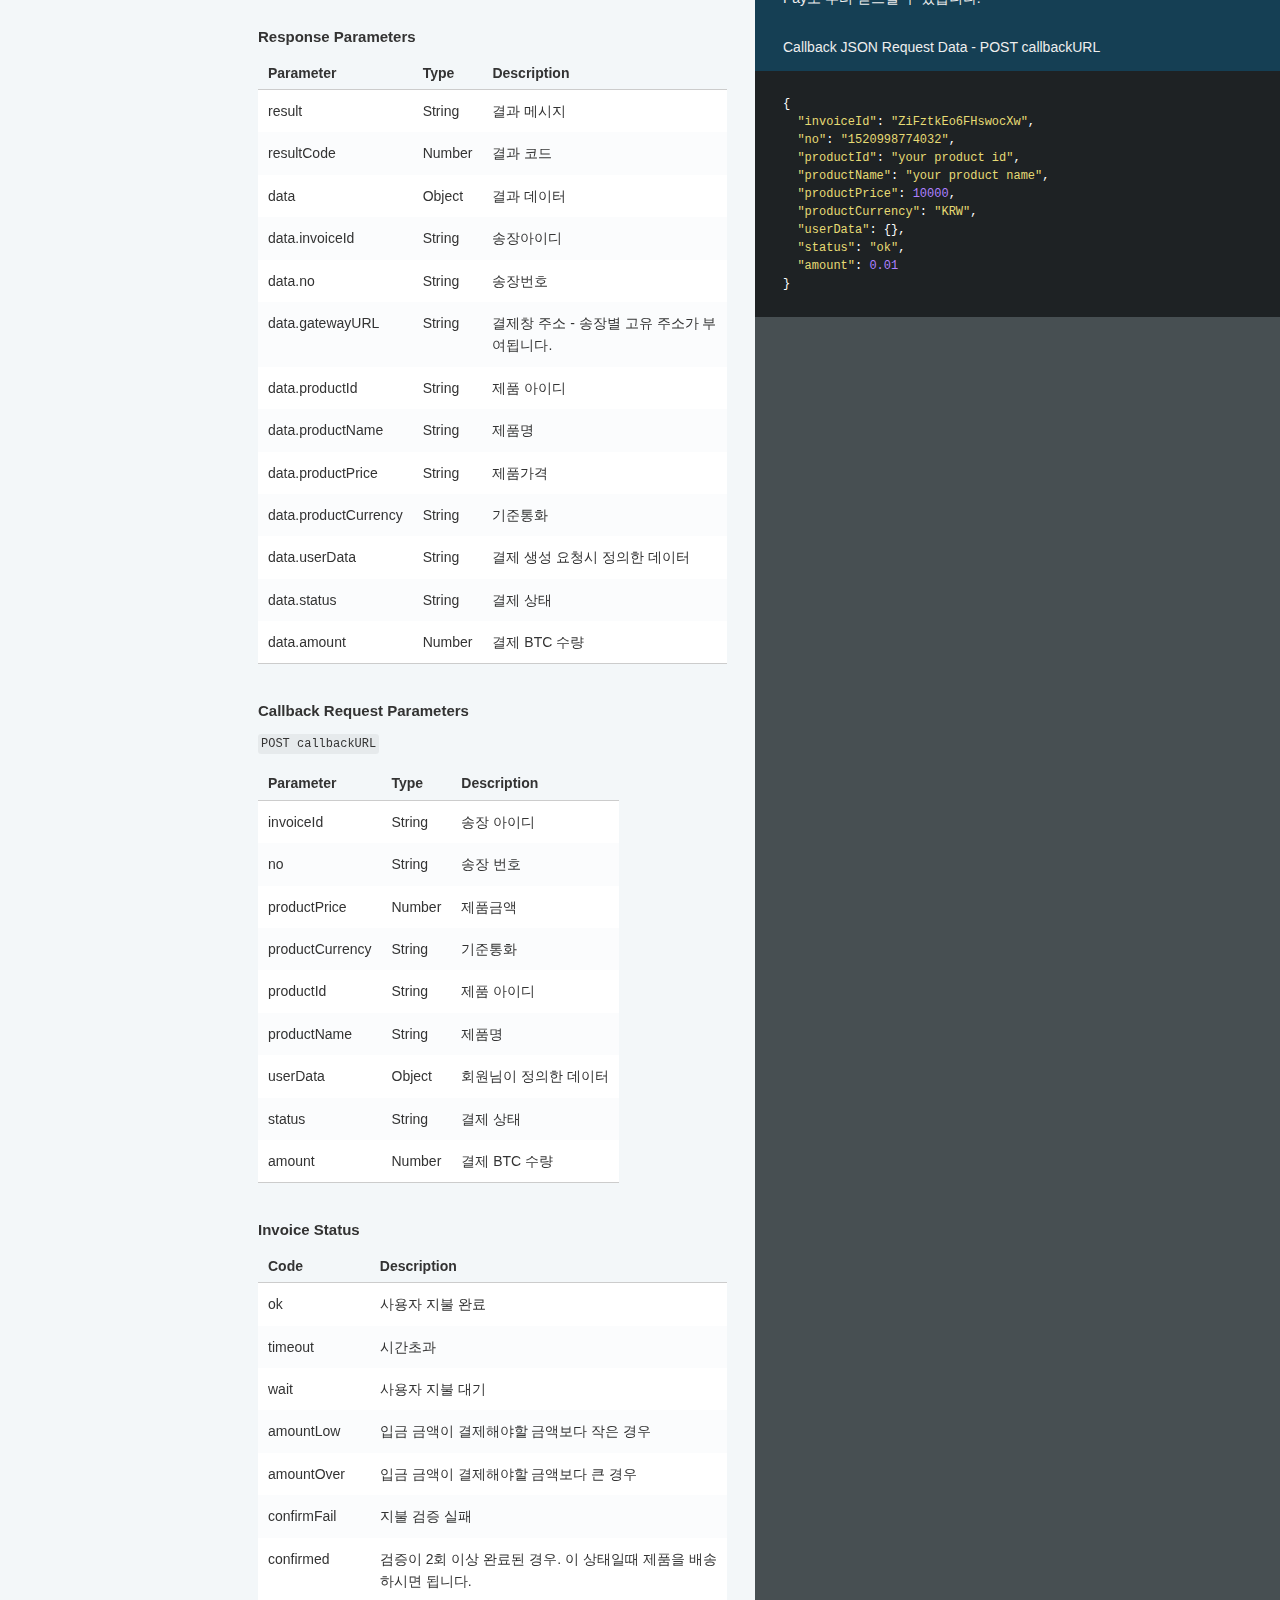
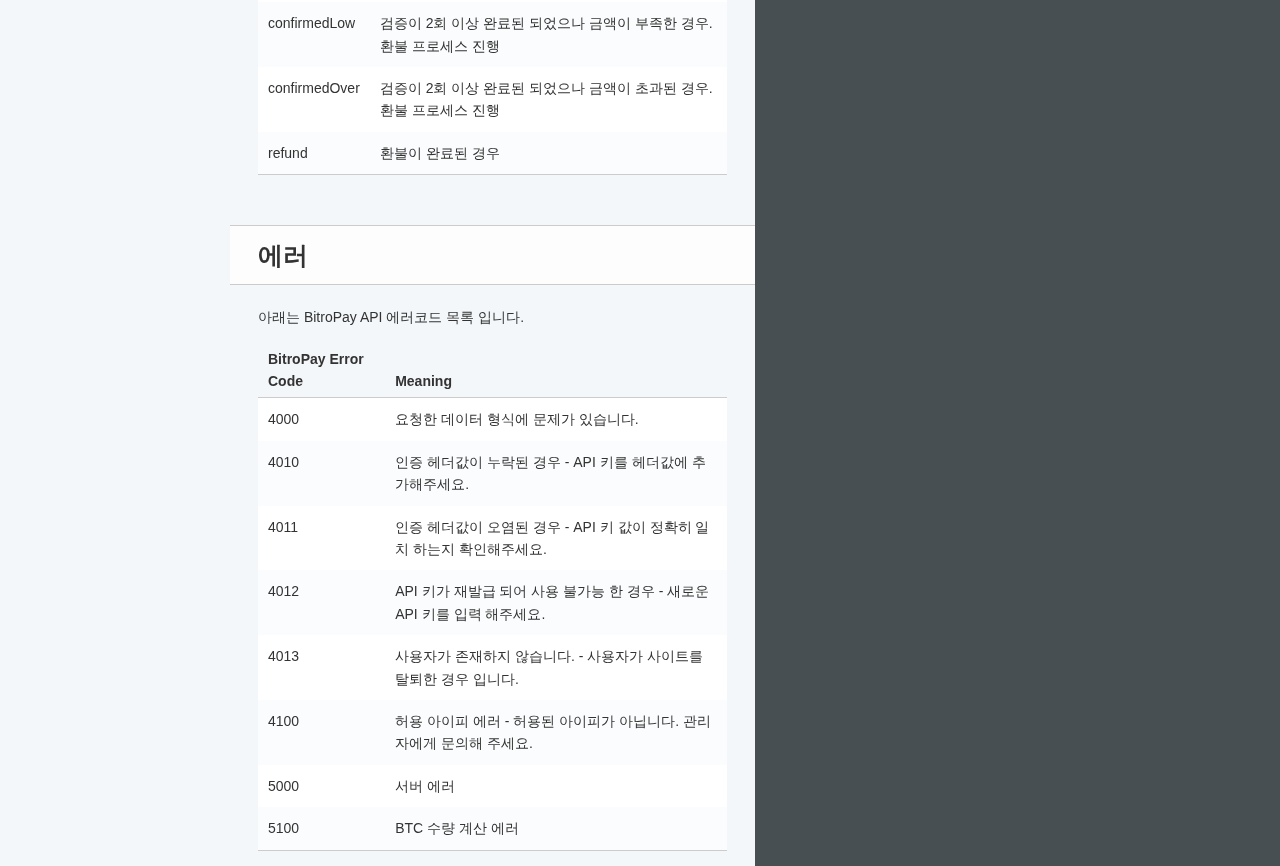
==== commit 00e5848c: "add email parameter to invoice request & add status" ====
--- a/ko/index.html
+++ b/ko/index.html
@@ -382,6 +382,12 @@
 <td>Object</td>
 <td>회원님이 정의한 데이터 입니다. callbackURL로 데이터 전송시 동일한 데이터를 보내드립니다.</td>
 </tr>
+<tr>
+<td>email</td>
+<td>N</td>
+<td>String</td>
+<td>구매자 이메일 주소. 추가시 결제창에서 이메일을 다시 입력하지 않아도 됨.</td>
+</tr>
 </tbody></table>
 <h3 id='response-parameters'>Response Parameters</h3>
 <table><thead>
@@ -547,6 +553,18 @@
 <tr>
 <td>confirmed</td>
 <td>검증이 2회 이상 완료된 경우. 이 상태일때 제품을 배송하시면 됩니다.</td>
+</tr>
+<tr>
+<td>confirmedLow</td>
+<td>검증이 2회 이상 완료된 되었으나 금액이 부족한 경우. 환불 프로세스 진행</td>
+</tr>
+<tr>
+<td>confirmedOver</td>
+<td>검증이 2회 이상 완료된 되었으나 금액이 초과된 경우. 환불 프로세스 진행</td>
+</tr>
+<tr>
+<td>refund</td>
+<td>환불이 완료된 경우</td>
 </tr>
 </tbody></table>
 <h1 id='82dac39707'>에러</h1>
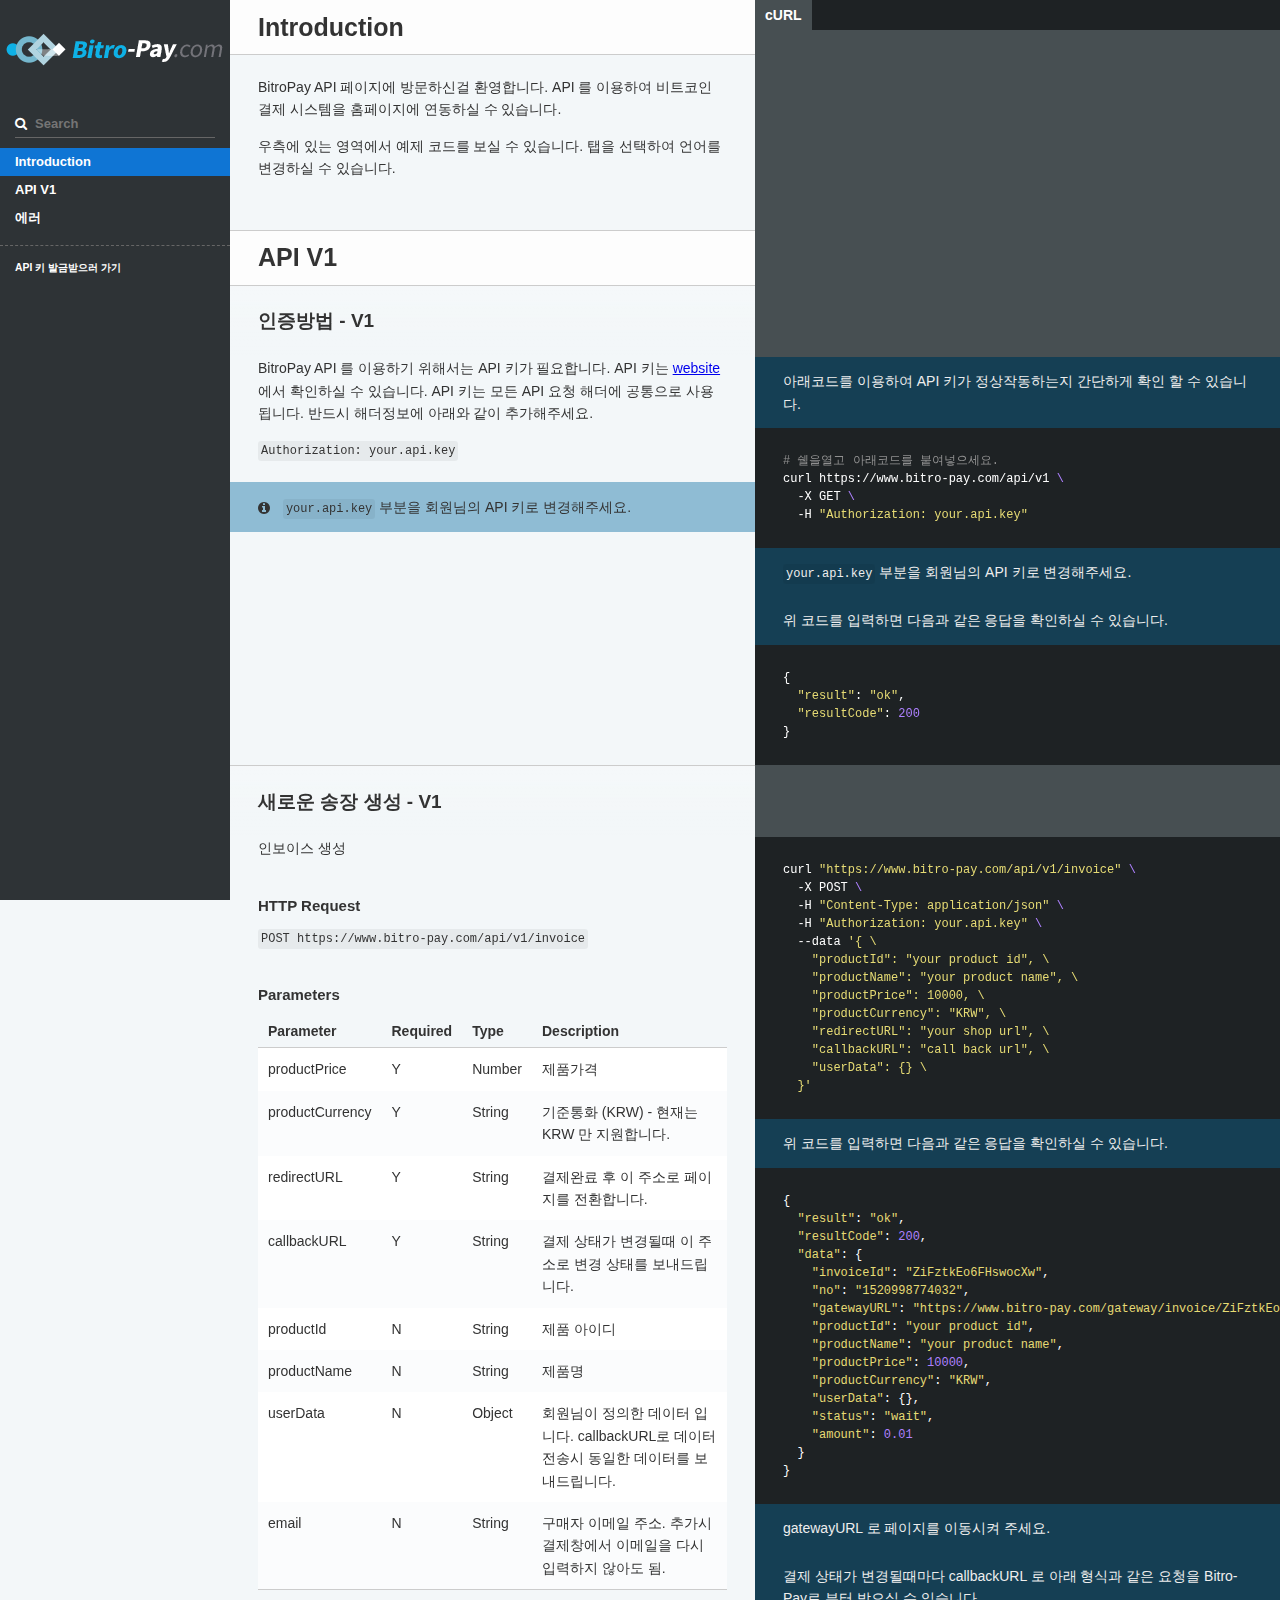
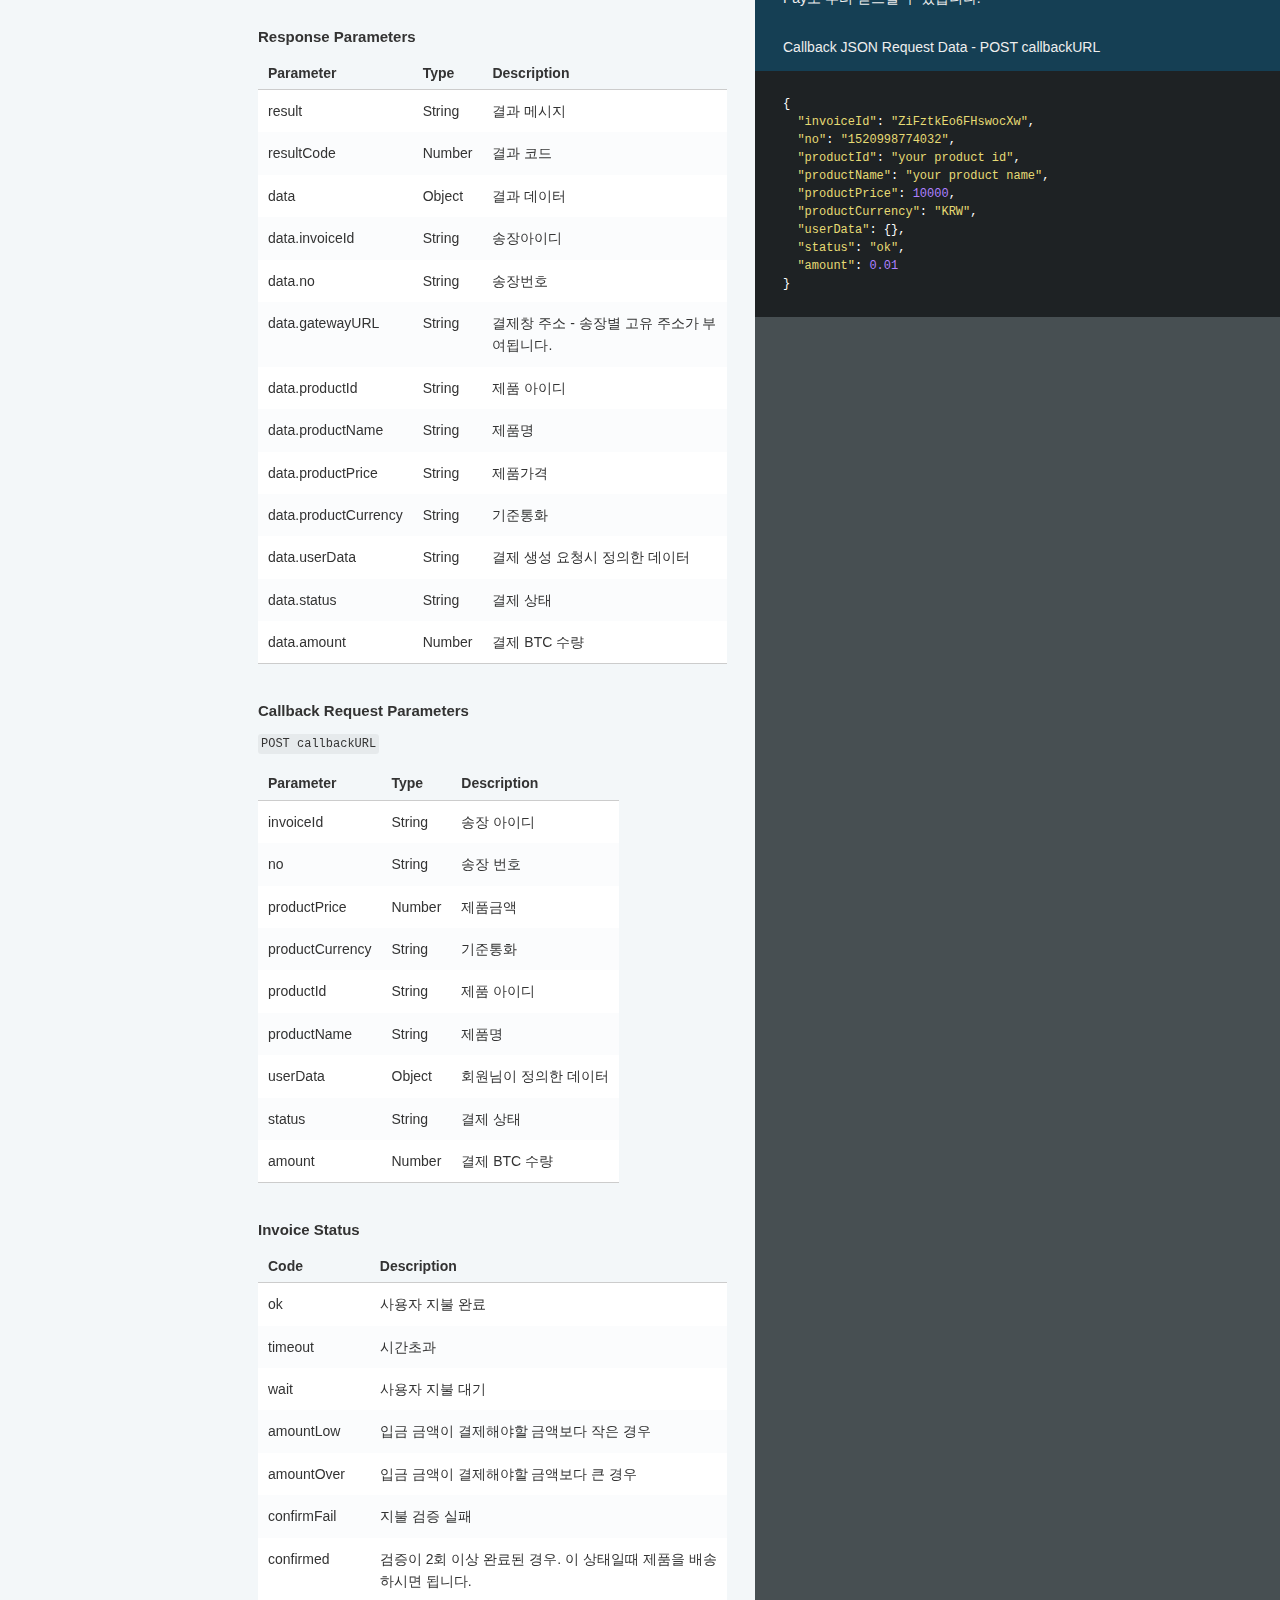
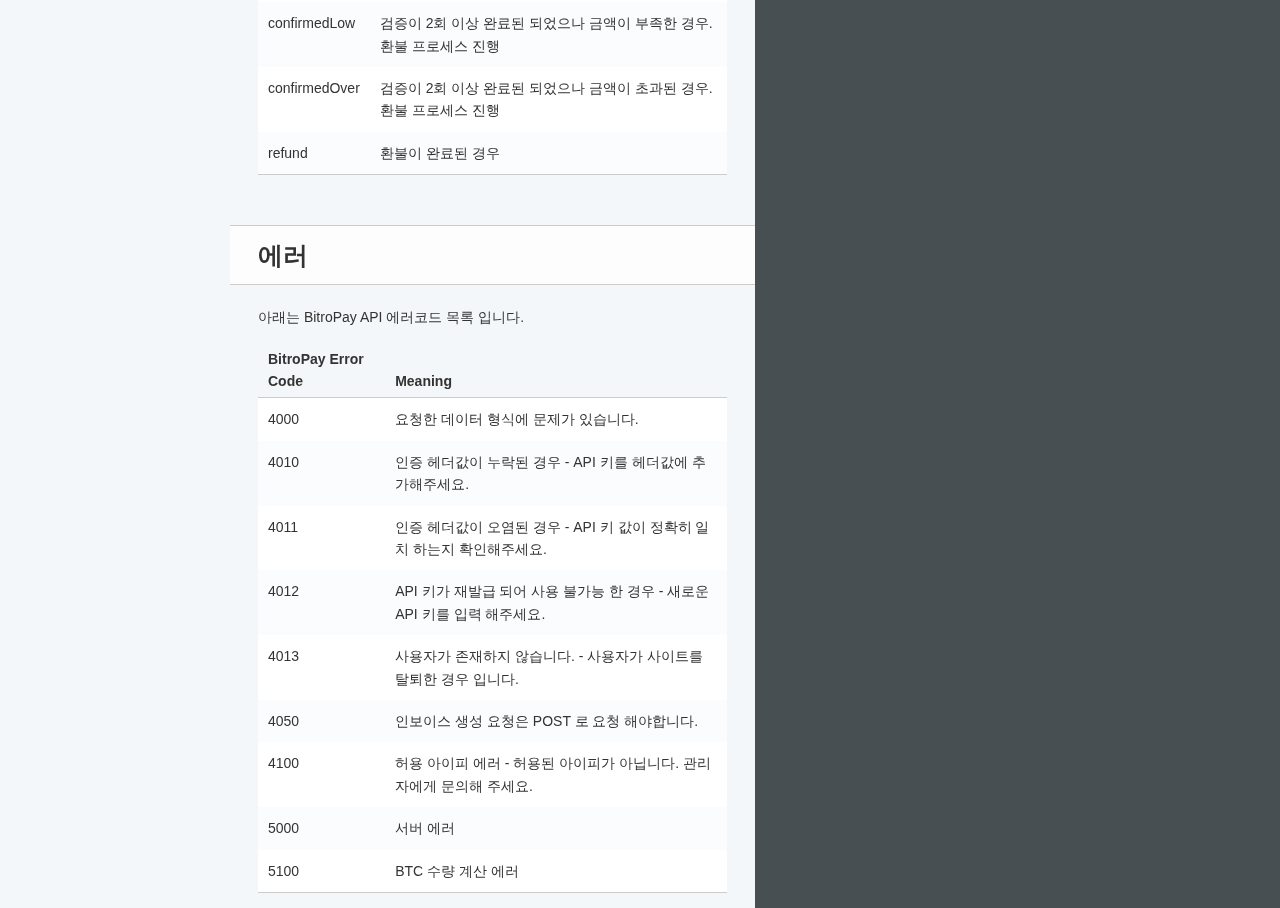
==== commit 716dc541: "add 4050 error" ====
--- a/ko/index.html
+++ b/ko/index.html
@@ -597,6 +597,10 @@
 <td>사용자가 존재하지 않습니다. - 사용자가 사이트를 탈퇴한 경우 입니다.</td>
 </tr>
 <tr>
+<td>4050</td>
+<td>인보이스 생성 요청은 POST 로 요청 해야합니다.</td>
+</tr>
+<tr>
 <td>4100</td>
 <td>허용 아이피 에러 - 허용된 아이피가 아닙니다. 관리자에게 문의해 주세요.</td>
 </tr>
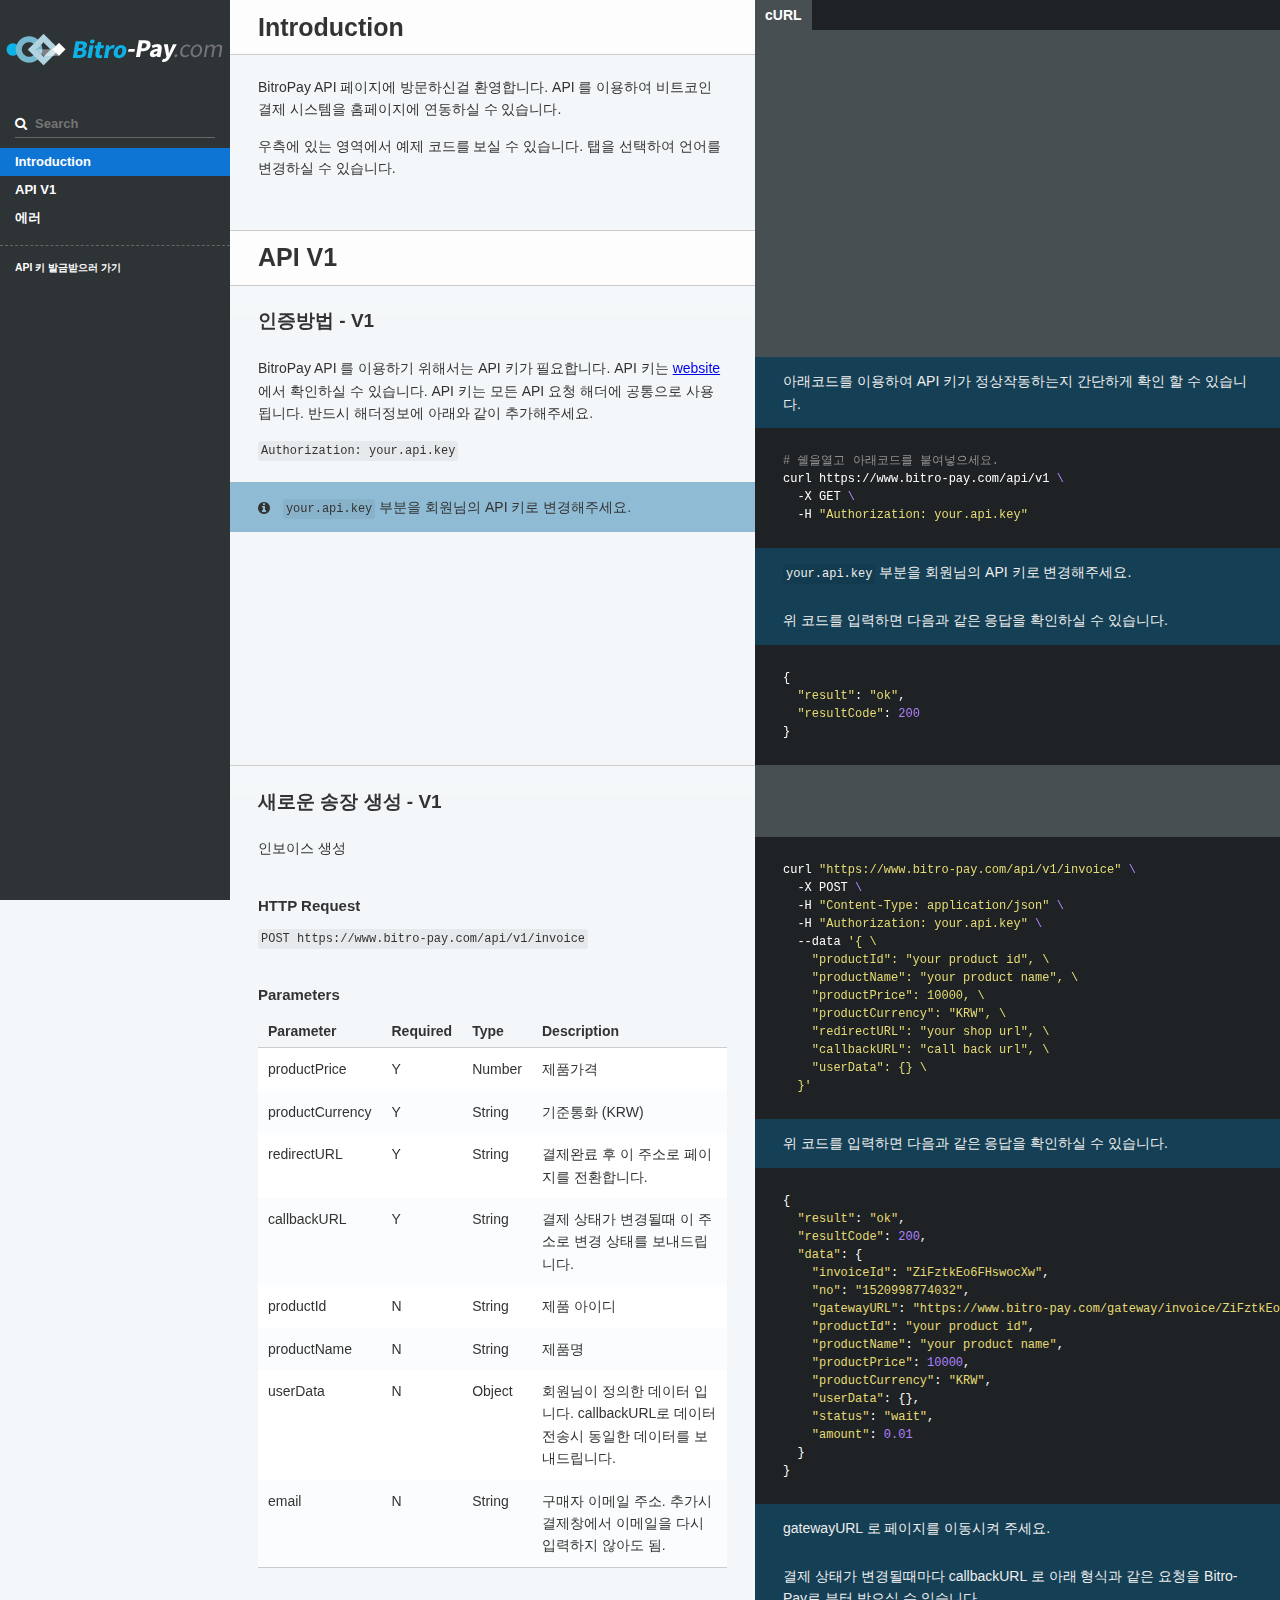
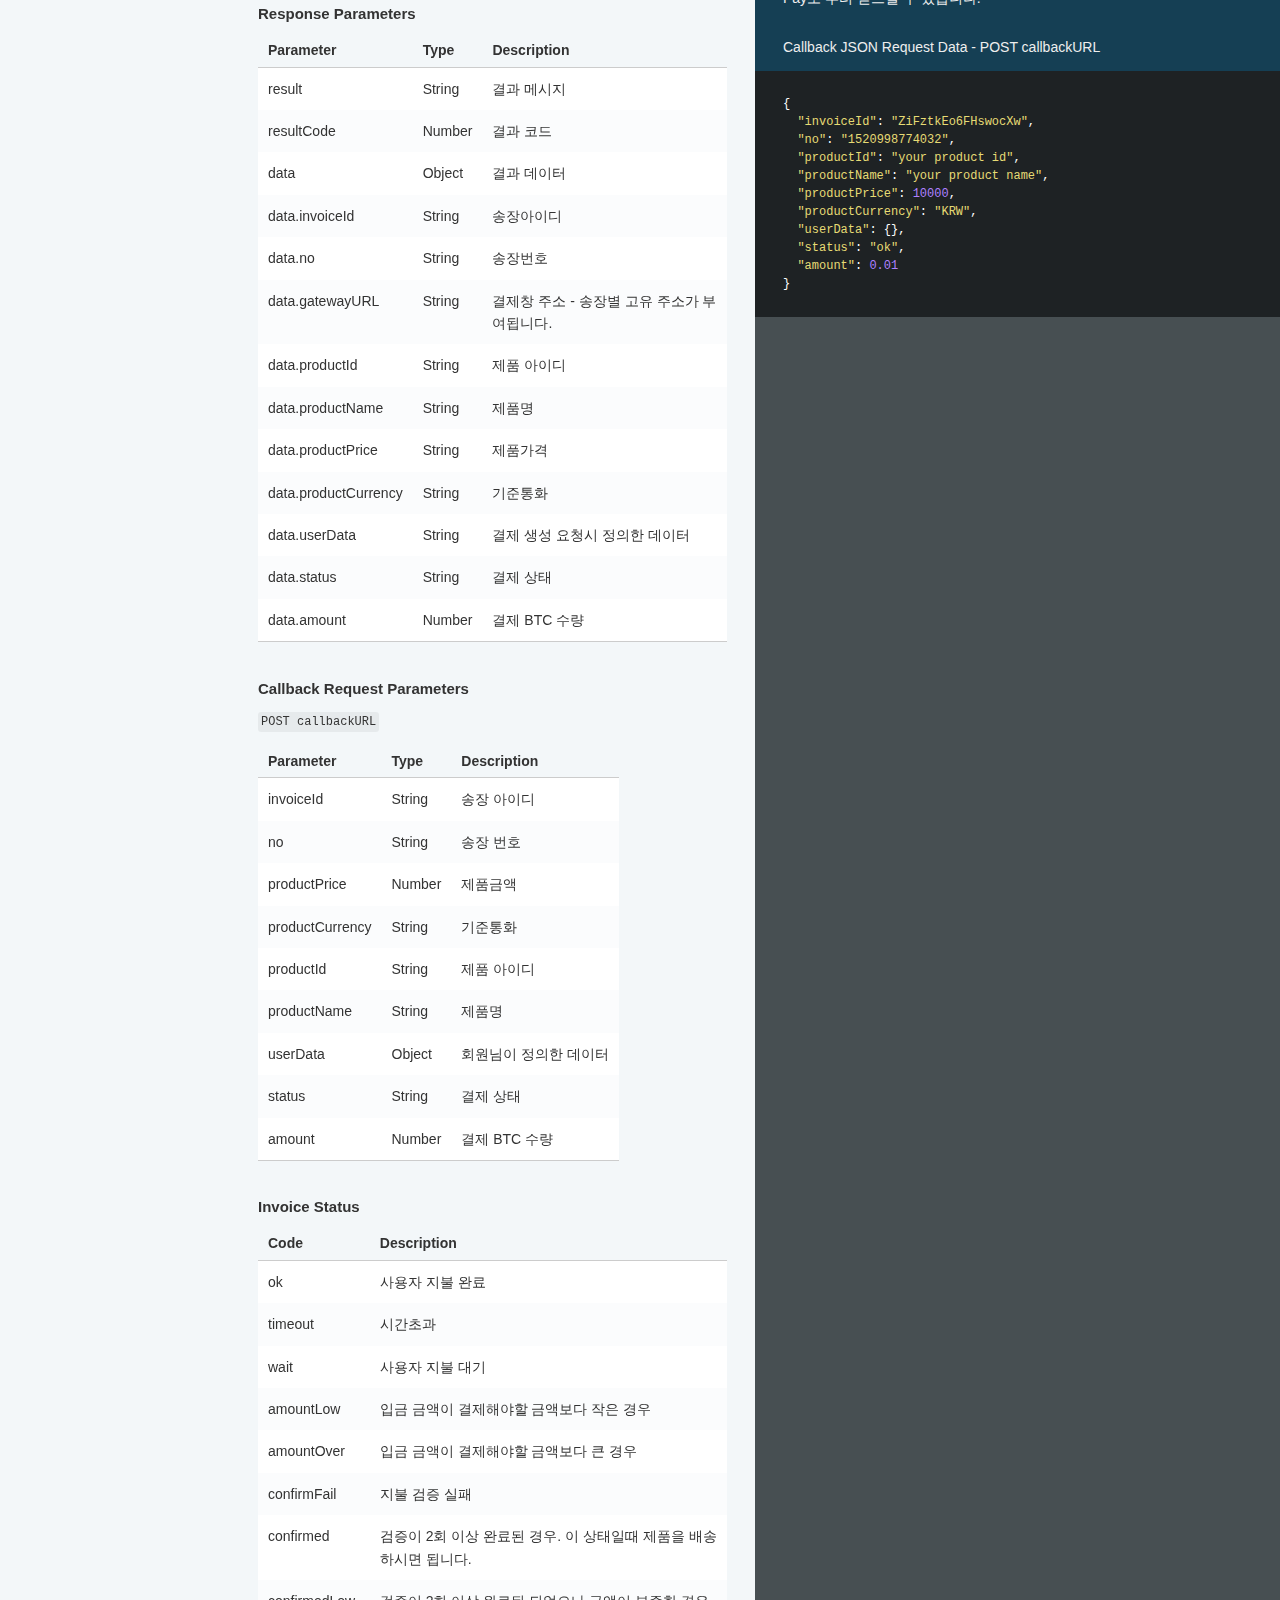
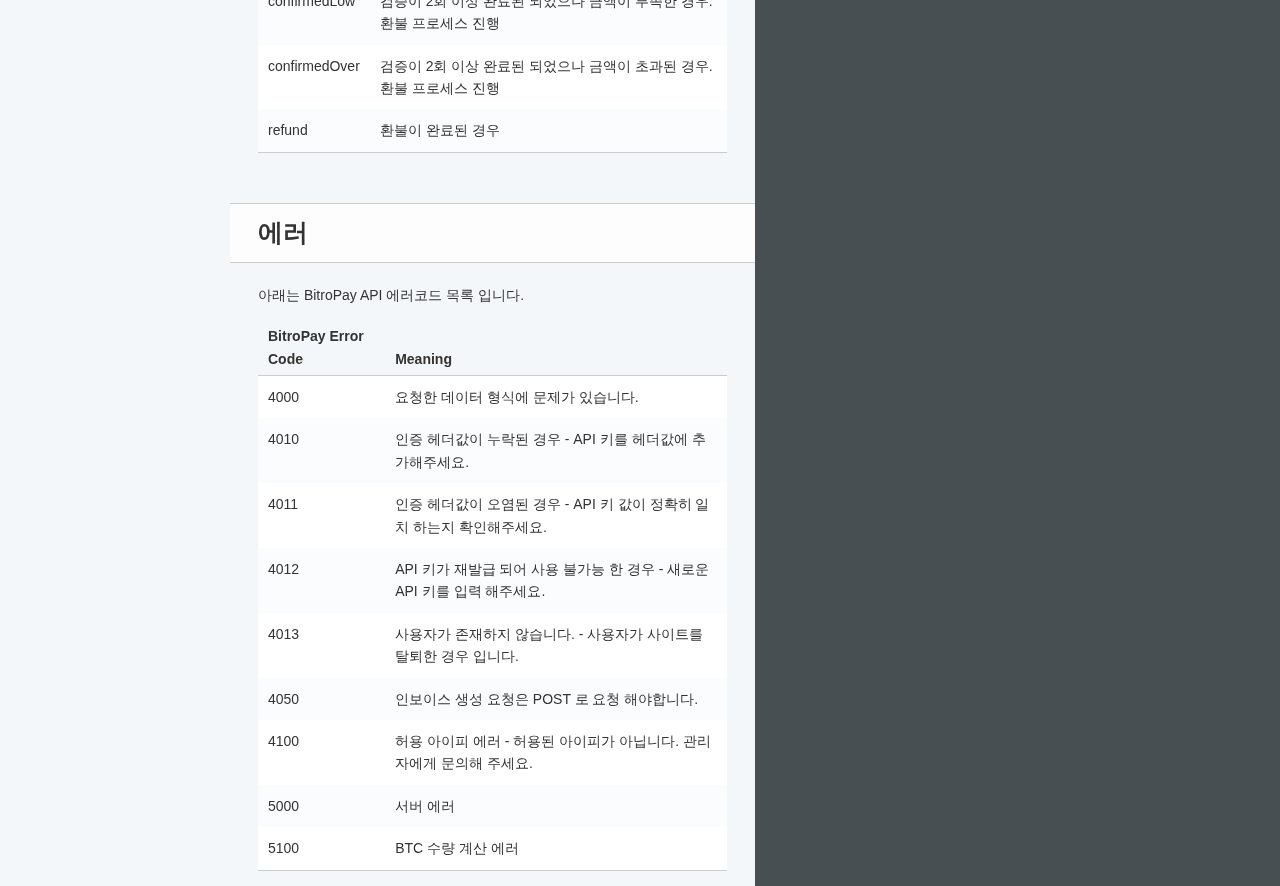
==== commit a33eecdc: "add logo link, remove KRW only" ====
--- a/ko/index.html
+++ b/ko/index.html
@@ -209,7 +209,7 @@
       </span>
     </a>
     <div class="toc-wrapper">
-      <img src="images/logo.png" class="logo" alt="Logo" />
+      <a href="https://www.bitro-pay.com"><img src="images/logo.png" class="logo" alt="Logo" /></a>
         <div class="lang-selector">
               <a href="#" data-language-name="shell">cURL</a>
         </div>
@@ -350,7 +350,7 @@
 <td>productCurrency</td>
 <td>Y</td>
 <td>String</td>
-<td>기준통화 (KRW) - 현재는 KRW 만 지원합니다.</td>
+<td>기준통화 (KRW)</td>
 </tr>
 <tr>
 <td>redirectURL</td>
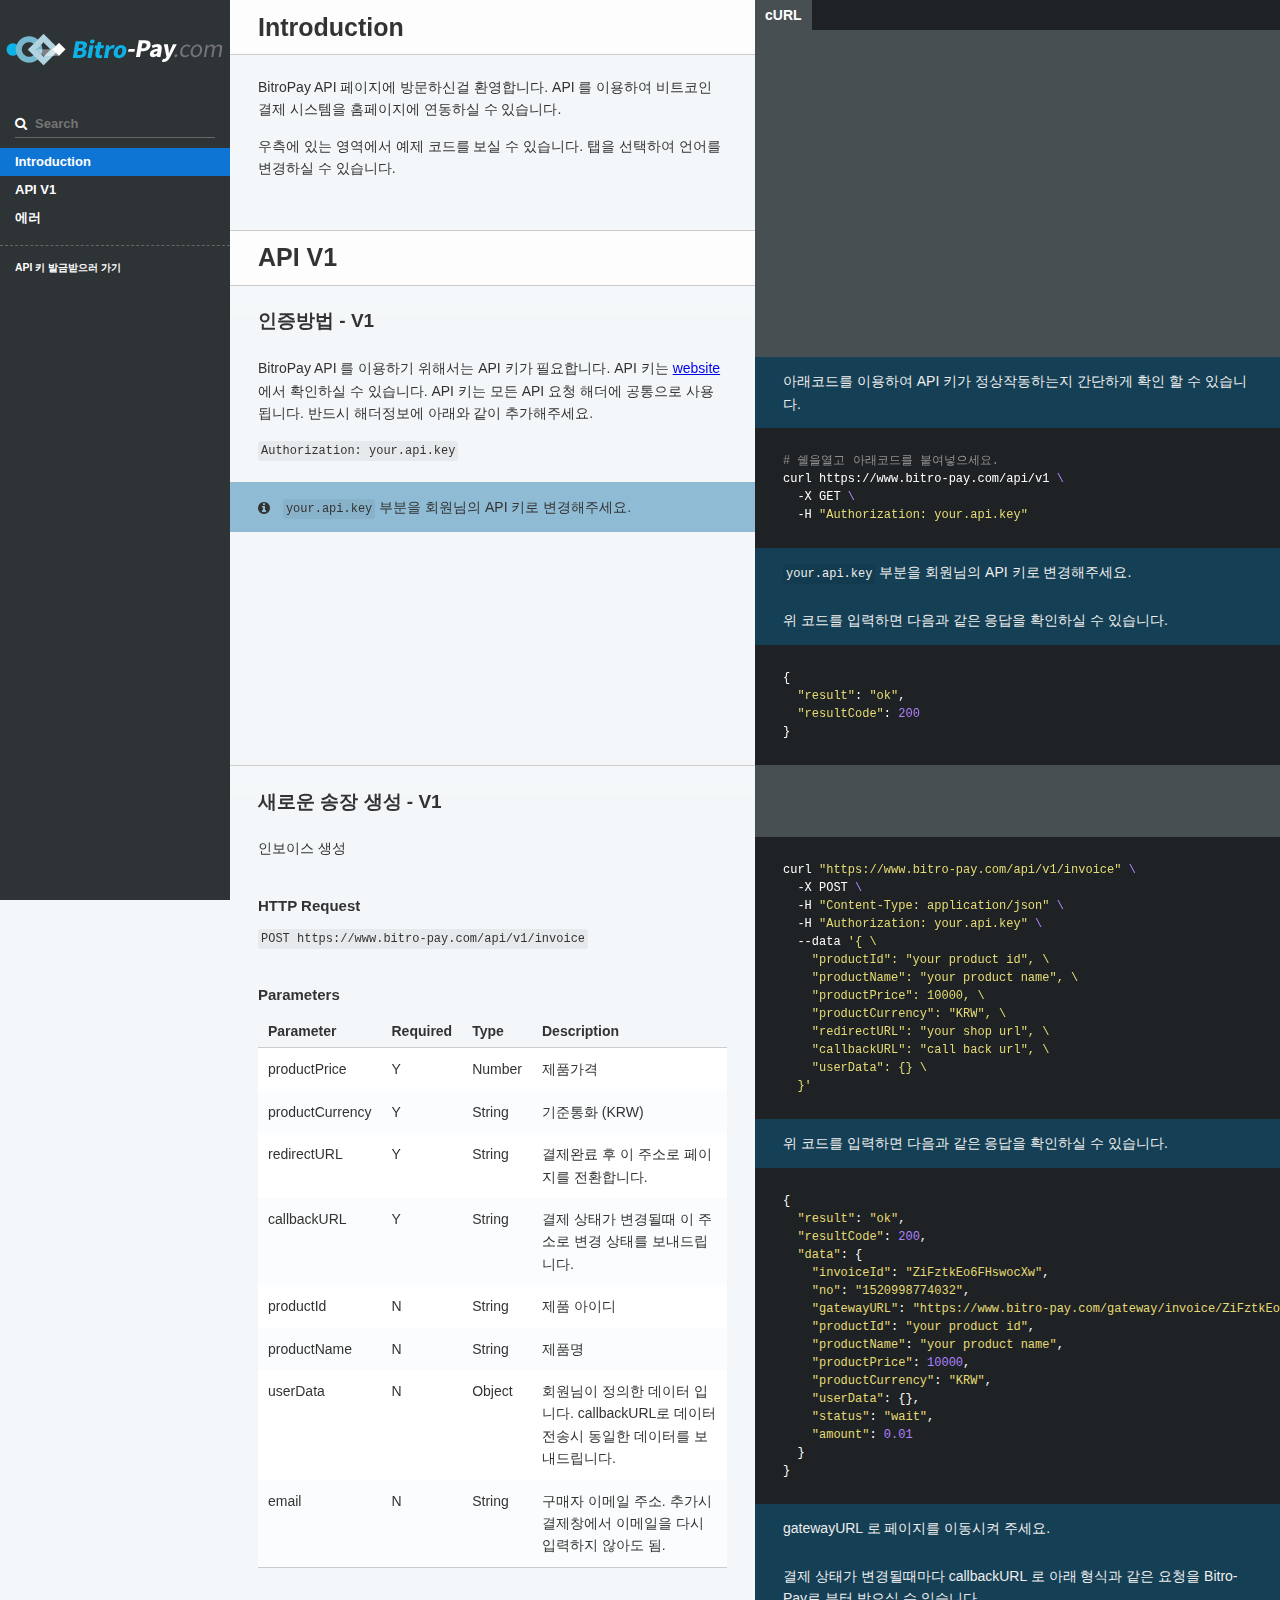
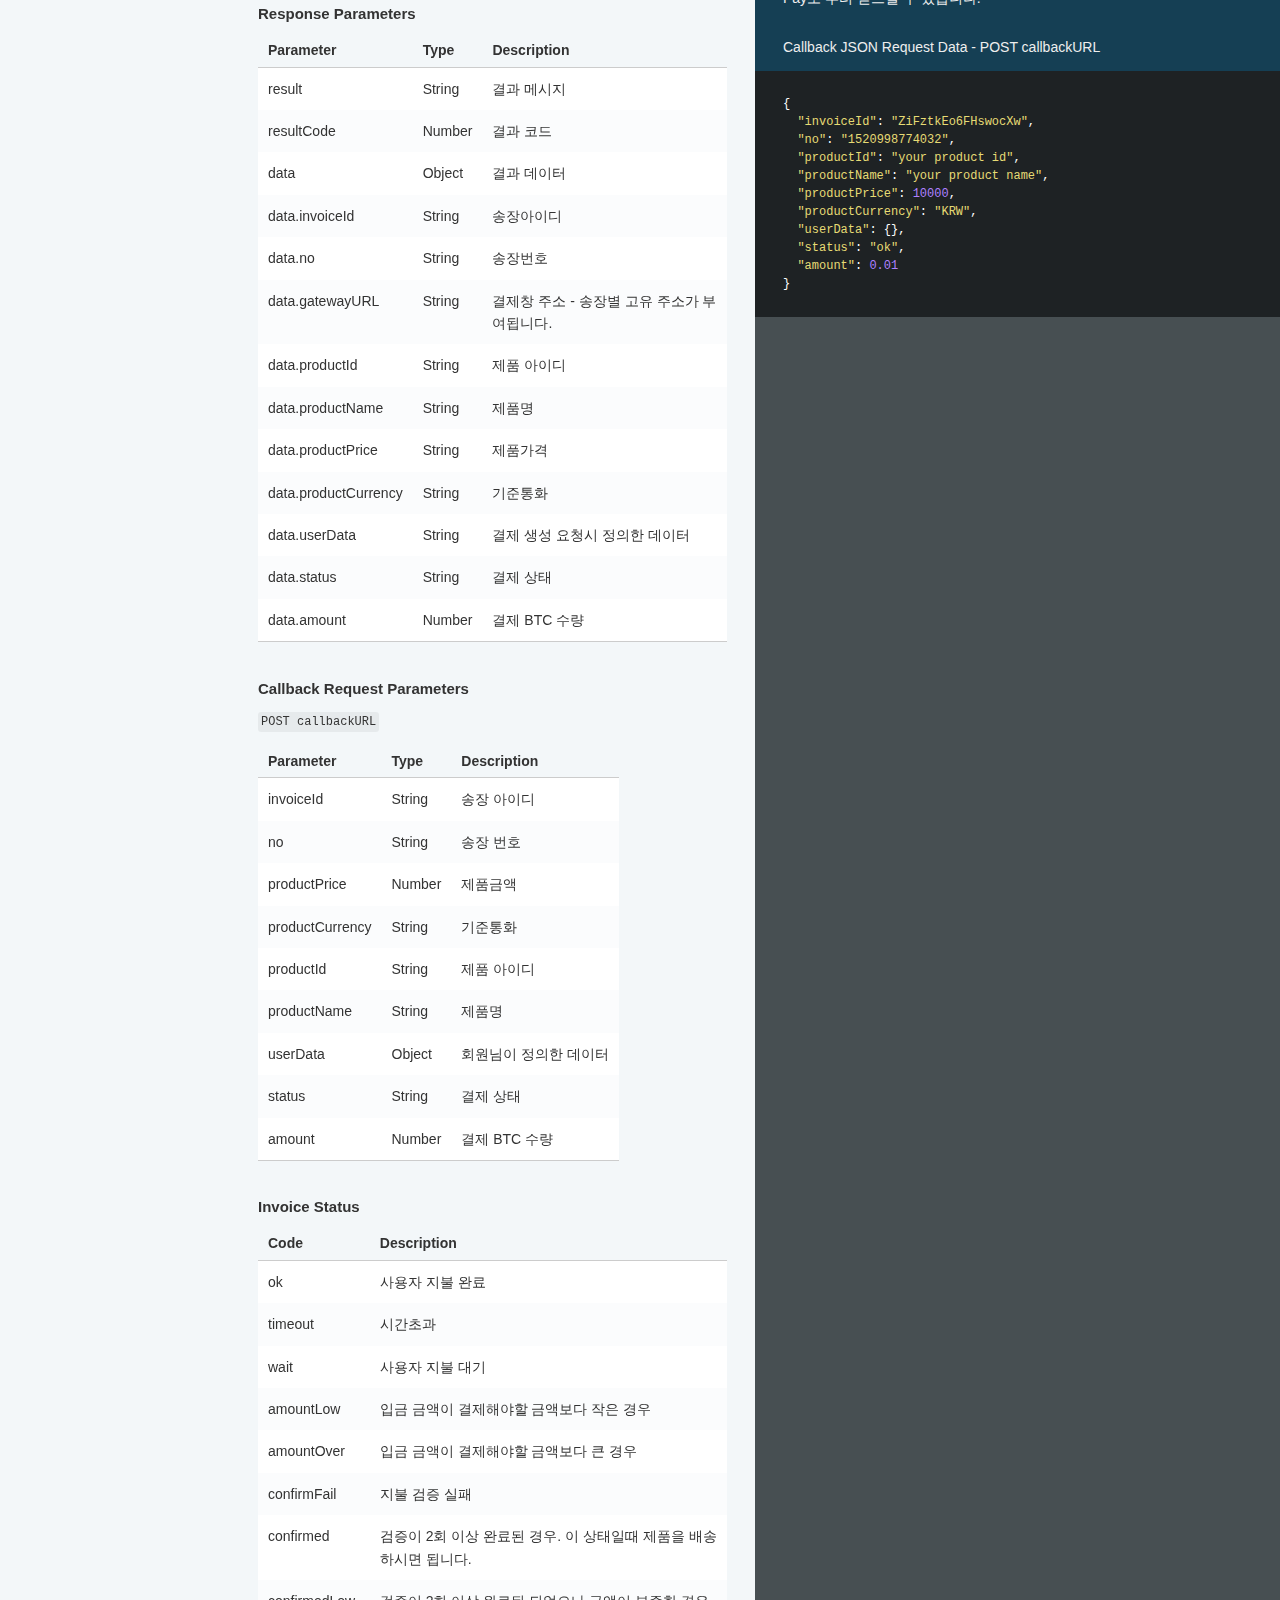
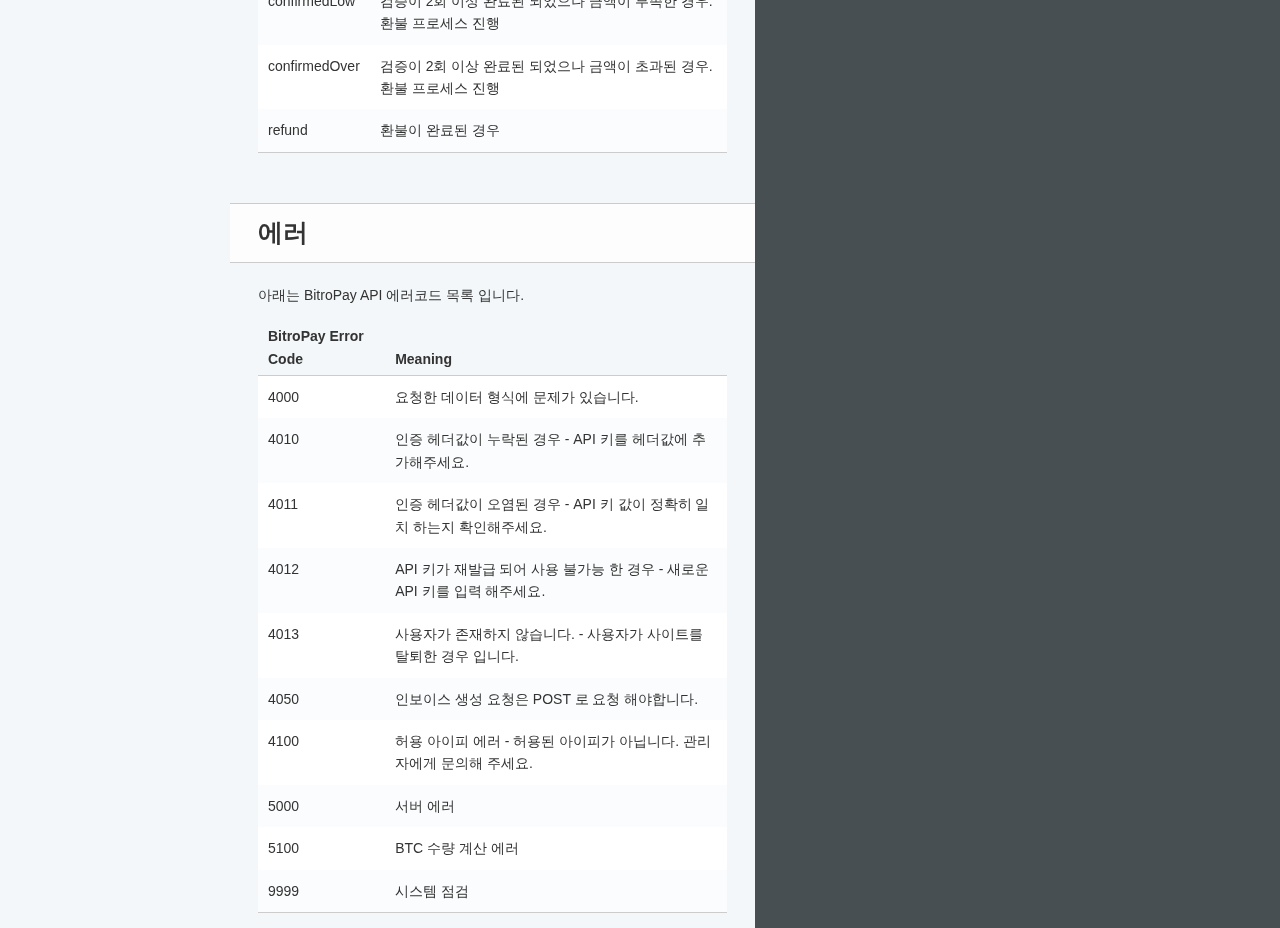
==== commit 70738e2e: "시스템 점검 에러 코드 추가" ====
--- a/ko/index.html
+++ b/ko/index.html
@@ -612,6 +612,10 @@
 <td>5100</td>
 <td>BTC 수량 계산 에러</td>
 </tr>
+<tr>
+<td>9999</td>
+<td>시스템 점검</td>
+</tr>
 </tbody></table>
 
       </div>
